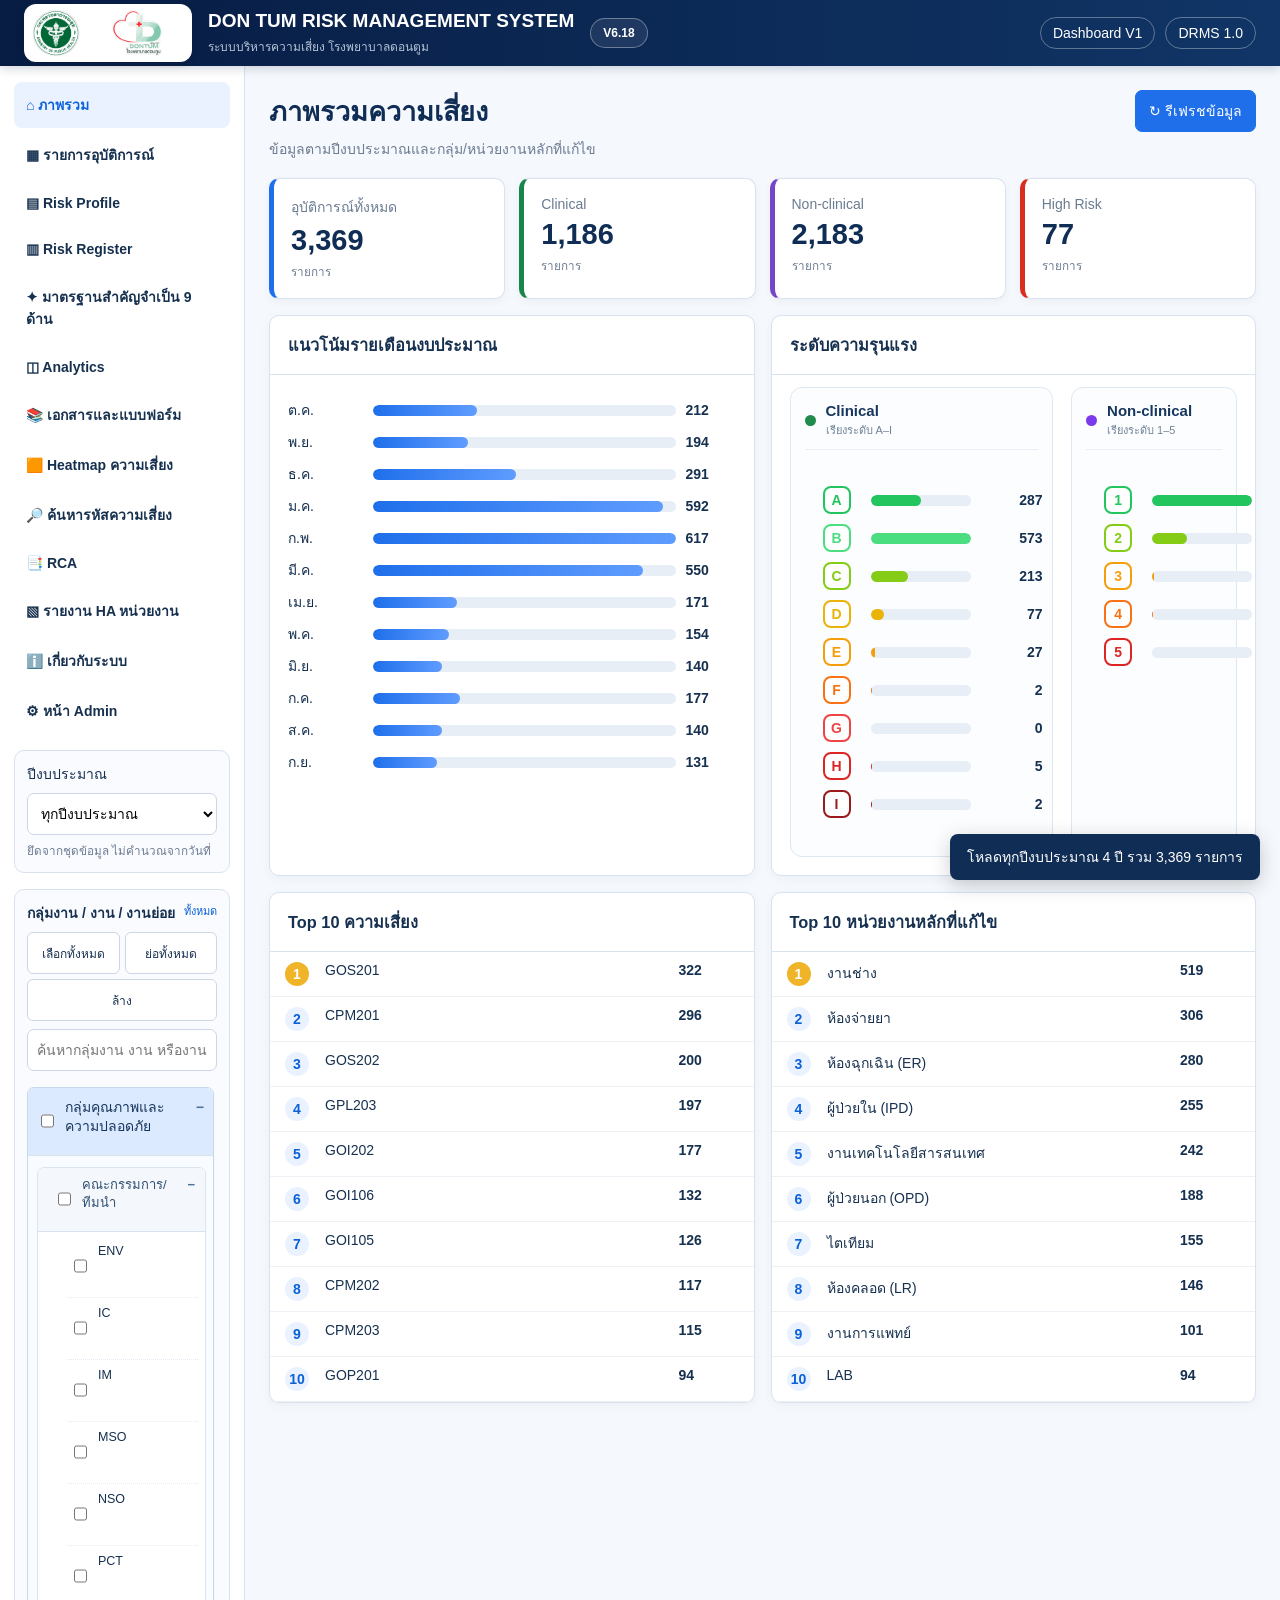
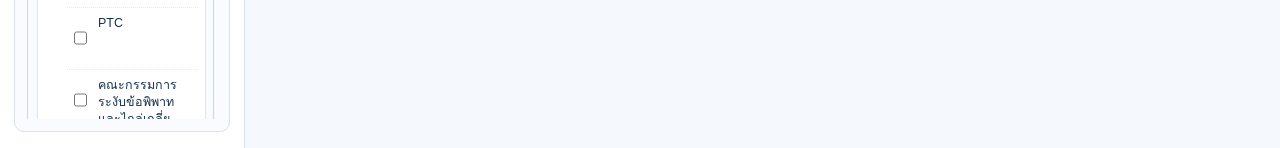
==== drms-v6/index.html @ 646f2eb1 "เพิ่ม Heatmap ความเสี่ยง V6.25" ====
<!doctype html>
<html lang="th">
<head>
  <meta charset="utf-8">
  <meta name="viewport" content="width=device-width,initial-scale=1">
  <title>DRMS | โรงพยาบาลดอนตูม</title>
  <link rel="stylesheet" href="assets/style.css?v=6.25-heatmap">
</head>
<body>
<header class="topbar"><button id="mobileMenuBtn" class="mobile-menu-btn" aria-label="เปิดเมนู" aria-expanded="false">☰</button>
  <div class="brand official-brand">
  <div class="official-logos">
    <img class="moph-logo" src="assets/moph-logo.png?v=6.15" alt="กระทรวงสาธารณสุข">
    <img class="hospital-logo-wide" src="assets/dontum-hospital-logo.png?v=6.15" alt="โรงพยาบาลดอนตูม">
  </div>
  <div class="official-brand-text">
    <b>DON TUM RISK MANAGEMENT SYSTEM</b>
    <small>ระบบบริหารความเสี่ยง โรงพยาบาลดอนตูม</small>
  </div>
  <div class="official-version">V6.18</div>
</div>
  <div class="top-actions"><a href="../" class="ghost">Dashboard V1</a><span class="tag">DRMS 1.0</span></div>
</header>
<div class="layout">
<aside class="sidebar">
  <button class="nav active" data-view="dashboard">⌂ ภาพรวม</button>
  <button class="nav" data-view="incidents">▦ รายการอุบัติการณ์</button>
  <button class="nav" data-view="profile">▤ Risk Profile</button>
  <button class="nav" data-view="register">▥ Risk Register</button>
  <button class="nav" data-view="essential">✦ มาตรฐานสำคัญจำเป็น 9 ด้าน</button>
  <button class="nav" data-view="analytics">◫ Analytics</button>
  <button class="nav" data-view="documents">📚 เอกสารและแบบฟอร์ม</button>
        <button class="nav" data-view="heatmap">🟧 Heatmap ความเสี่ยง</button>
  <button class="nav" data-view="rca">📑 RCA</button>
  <button class="nav" data-view="haReport">▧ รายงาน HA หน่วยงาน</button>
  <button class="nav" data-view="about">ℹ️ เกี่ยวกับระบบ</button>
  <a class="nav link" href="admin.html">⚙ หน้า Admin</a>
  <div class="sidebox">
    <label>ปีงบประมาณ</label><select id="year"><option value="all">ทุกปีงบประมาณ</option></select>
    <small>ยึดจากชุดข้อมูล ไม่คำนวณจากวันที่</small>
  </div>
  <div class="sidebox">
    <div class="side-title"><b>กลุ่มงาน / งาน / งานย่อย</b><span id="selectedCount">ทั้งหมด</span></div>
    <div class="unit-actions"><button id="allUnits">เลือกทั้งหมด</button><button id="expandUnits">ย่อทั้งหมด</button><button id="clearUnits">ล้าง</button></div>
    <input id="unitSearch" placeholder="ค้นหากลุ่มงาน งาน หรืองานย่อย">
    <div id="units" class="unit-list"></div>
  </div>
</aside>
<main class="main">
<section id="dashboard" class="view active">
  <div class="page-title"><div><h1>ภาพรวมความเสี่ยง</h1><p>ข้อมูลตามปีงบประมาณและกลุ่ม/หน่วยงานหลักที่แก้ไข</p></div><button class="primary" id="refresh">↻ รีเฟรชข้อมูล</button></div>
  <div class="cards">
    <article><span>อุบัติการณ์ทั้งหมด</span><strong id="kTotal">0</strong><small>รายการ</small></article>
    <article class="green"><span>Clinical</span><strong id="kClinical">0</strong><small>รายการ</small></article>
    <article class="purple"><span>Non-clinical</span><strong id="kNon">0</strong><small>รายการ</small></article>
    <article class="red"><span>High Risk</span><strong id="kHigh">0</strong><small>รายการ</small></article>
  </div>
  <div class="grid2"><section class="panel"><h3>แนวโน้มรายเดือนงบประมาณ</h3><div id="monthly" class="bars"></div></section><section class="panel severity-panel">
  <h3>ระดับความรุนแรง</h3>
  <div class="severity-groups">
    <div class="severity-group clinical-severity">
      <div class="severity-group-title">
        <span class="severity-dot clinical-dot"></span>
        <div><b>Clinical</b><small>เรียงระดับ A–I</small></div>
      </div>
      <div id="severityClinical" class="bars severity-bars"></div>
    </div>
    <div class="severity-group nonclinical-severity">
      <div class="severity-group-title">
        <span class="severity-dot nonclinical-dot"></span>
        <div><b>Non-clinical</b><small>เรียงระดับ 1–5</small></div>
      </div>
      <div id="severityNonClinical" class="bars severity-bars"></div>
    </div>
  </div>
</section></div>
  <div class="grid2"><section class="panel"><h3>Top 10 ความเสี่ยง</h3><div id="topRisks"></div></section><section class="panel"><h3>Top 10 หน่วยงานหลักที่แก้ไข</h3><div id="topUnits"></div></section></div>
</section>
<section id="incidents" class="view">
  <div class="page-title"><div><h1>รายการอุบัติการณ์</h1><p>ค้นหาและตรวจสอบข้อมูลจากฐานข้อมูลกลาง</p></div></div>
  <div class="toolbar filterbar"><input id="q" placeholder="ค้นหารหัส เรื่องย่อย รายละเอียด หน่วยงาน..."><select id="type"><option value="">ทุกประเภท</option><option>Clinical</option><option>Non-clinical</option></select><select id="sev"><option value="">ทุกระดับ</option></select><select id="month"><option value="">ทุกเดือนงบประมาณ</option></select><button id="reset">ล้างตัวกรอง</button></div>
  <section class="panel table-wrap"><div class="table-head"><b id="resultCount">0 รายการ</b><button id="csv">ส่งออก CSV</button></div><table><thead><tr><th>ลำดับ</th><th>วันที่เกิด</th><th>รหัส/เรื่อง</th><th>เรื่องย่อย</th><th>ความรุนแรง</th><th>หน่วยงานรายงาน</th><th>หน่วยงานหลักที่แก้ไข</th><th>รายละเอียด</th></tr></thead><tbody id="incidentRows"></tbody></table><div id="pager" class="pager"></div></section>
</section>
<section id="profile" class="view">
  <div class="page-title"><div><h1>บัญชีรายการความเสี่ยง (Risk Profile)</h1><p>สร้างร่างอัตโนมัติจาก Incident ตามกลุ่ม/หน่วยงานหลักที่แก้ไข และใช้แบบฟอร์มโรงพยาบาลดอนตูม</p></div><div class="actions">
<button id="profileSummaryMode" class="mode-btn active">มุมมองสรุป</button>
<button id="profileHaMode" class="mode-btn">แบบฟอร์ม HA</button>
<button id="saveProfileDraft">บันทึกร่าง HA</button>
<button id="exportProfileWord">Word</button>
<button id="exportProfileExcel">Excel</button>
<button id="exportProfileCsv">CSV</button>
<button id="printProfile" class="primary">พิมพ์ / PDF</button>
</div></div>
  <section id="profileSummaryPane" class="profile-sheet">
    <div class="profile-heading">
      <h2>บัญชีรายการความเสี่ยง (Risk Profile)</h2>
      <p id="profileUnitTitle">หน่วยงาน: ภาพรวมโรงพยาบาล</p>
      <p id="profilePeriod">ประจำปีงบประมาณ</p>
      <p class="profile-help">จัดทำรายการความเสี่ยง วิเคราะห์โอกาสเกิดและผลกระทบ จัดระดับตาม Risk Matrix และกำหนดมาตรการควบคุม/ป้องกัน/แก้ไข</p>
    </div>
    <div class="context-note" id="profileContext"></div>
    <div class="profile-note"><b>หลักการคำนวณ:</b> โอกาส 1 = 1–2 ครั้ง, 2 = 3–20 ครั้ง, 3 = 21–50 ครั้ง, 4 = 51–100 ครั้ง, 5 = มากกว่า 100 ครั้ง • คะแนน = โอกาส × ผลกระทบ</div>
    <section class="profile-block">
      <h3>ความเสี่ยงด้านคลินิก (Clinical risk) — Top 10</h3>
      <div class="table-wrap profile-table"><table><thead><tr><th rowspan="2">ลำดับ</th><th rowspan="2">รายการความเสี่ยง</th><th colspan="3">การประเมินความเสี่ยง</th><th rowspan="2">ระดับความเสี่ยง</th><th rowspan="2">มาตรการควบคุม/ป้องกัน/แก้ไขความเสี่ยง</th></tr><tr><th>โอกาส<br>(ความถี่) 1–5</th><th>ผลกระทบ<br>(ความรุนแรง) 1–5</th><th>ผลคูณ<br>1–25</th></tr></thead><tbody id="profileClinicalRows"></tbody></table></div>
    </section>
    <section class="profile-block">
      <h3>ความเสี่ยงด้านทั่วไป (Non-clinical risk) — Top 10</h3>
      <div class="table-wrap profile-table"><table><thead><tr><th rowspan="2">ลำดับ</th><th rowspan="2">รายการความเสี่ยง</th><th colspan="3">การประเมินความเสี่ยง</th><th rowspan="2">ระดับความเสี่ยง</th><th rowspan="2">มาตรการควบคุม/ป้องกัน/แก้ไขความเสี่ยง</th></tr><tr><th>โอกาส<br>(ความถี่) 1–5</th><th>ผลกระทบ<br>(ความรุนแรง) 1–5</th><th>ผลคูณ<br>1–25</th></tr></thead><tbody id="profileNonRows"></tbody></table></div>
    </section>
    <p class="profile-warning">หมายเหตุ: ค่า Impact และมาตรการเป็นร่างตั้งต้นจาก Risk Profile ของโรงพยาบาล หากเป็นรายหน่วยงานควรให้หน่วยงานเจ้าภาพทบทวนรับรองก่อนใช้เป็นหลักฐาน HA</p>
  </section>
  <section id="profileHaPane" class="ha-form-pane hidden">
    <div class="ha-form-header">
      <div>
        <h2>แบบฟอร์ม Risk Profile สำหรับ HA</h2>
        <p id="profileHaContext">ใช้ข้อมูลจาก Incident และให้หน่วยงานเจ้าภาพทบทวนรายละเอียด</p>
      </div>
      <div class="draft-meta"><span id="profileDraftStatus">ยังไม่บันทึกร่าง</span></div>
    </div>
    <div class="ha-instruction"><b>วิธีใช้:</b> คลิกช่องสีขาวเพื่อกรอกหรือแก้ไขข้อมูล แล้วกด “บันทึกร่าง HA” ข้อมูลจะเก็บไว้ในเบราว์เซอร์เครื่องนี้</div>
    <div class="table-wrap ha-edit-table">
      <table id="profileHaTable">
        <thead><tr>
          <th>ลำดับ</th><th>ประเภท</th><th>ความเสี่ยงสำคัญ</th><th>L</th><th>I</th><th>คะแนน/ระดับ</th>
          <th>วัตถุประสงค์</th><th>ตัวชี้วัด</th><th>เป้าหมาย</th><th>มาตรการเดิม</th>
          <th>มาตรการเพิ่มเติม</th><th>ผู้รับผิดชอบ</th><th>กำหนดเวลา</th><th>ผลการติดตาม</th>
        </tr></thead>
        <tbody id="profileHaRows"></tbody>
      </table>
    </div>
    <section class="history-panel">
      <h3>ประวัติการบันทึกร่าง</h3>
      <div id="profileHistory" class="history-list"></div>
    </section>
  </section>
</section>
<section id="register" class="view">
  <div class="page-title"><div><h1>Risk Register</h1><p>สร้างร่างทะเบียนความเสี่ยงอัตโนมัติจาก Incident และ Risk Profile ตามแบบฟอร์มโรงพยาบาลดอนตูม</p></div><div class="actions">
<button id="registerSummaryMode" class="mode-btn active">มุมมองสรุป</button>
<button id="registerHaMode" class="mode-btn">แบบฟอร์ม HA</button>
<button id="saveRegisterDraft">บันทึกร่าง HA</button>
<button id="exportRegisterWord">Word</button>
<button id="exportRegisterExcel">Excel</button>
<button id="exportRegisterCsv">CSV</button>
<button id="printRegister" class="primary">พิมพ์ / PDF</button>
</div></div>
  <div id="registerSummaryPane">
  <div class="context-note" id="registerContext"></div>
  <div class="profile-note"><b>หลักการ:</b> ดึงความเสี่ยงสำคัญจาก Incident ที่ผ่านตัวกรองปัจจุบัน จัดอันดับด้วยคะแนน Risk Matrix และใช้มาตรการจากทะเบียนความเสี่ยงเดิมเป็นค่าตั้งต้นเมื่อรหัสตรงกัน</div>
  <section class="panel table-wrap register-table"><table><thead><tr><th>ลำดับ/รหัส</th><th>ชื่อความเสี่ยง</th><th>รายละเอียดและหลักฐาน</th><th>ช่วงเวลาติดตาม</th><th>L</th><th>I</th><th>ระดับ</th><th>การป้องกัน/ควบคุม</th><th>ตัวชี้วัดและการติดตาม</th><th>การลดผลกระทบ</th><th>ผู้รับผิดชอบ</th></tr></thead><tbody id="registerRows"></tbody></table></section>
  <p class="profile-warning">หมายเหตุ: เป็นร่างอัตโนมัติสำหรับให้หน่วยงานเจ้าภาพทบทวน ปรับมาตรการ ตัวชี้วัด ผู้รับผิดชอบ และกำหนดเวลาติดตามก่อนใช้เป็นหลักฐาน HA</p>
  </div>
  <section id="registerHaPane" class="ha-form-pane hidden">
    <div class="ha-form-header">
      <div>
        <h2>แบบฟอร์ม Risk Register สำหรับ HA</h2>
        <p id="registerHaContext">ทะเบียนความเสี่ยงสำหรับกำหนดแผนควบคุมและติดตาม</p>
      </div>
      <div class="draft-meta"><span id="registerDraftStatus">ยังไม่บันทึกร่าง</span></div>
    </div>
    <div class="ha-instruction"><b>วิธีใช้:</b> คลิกช่องสีขาวเพื่อปรับมาตรการ ตัวชี้วัด ผู้รับผิดชอบ กำหนดเวลา และผลติดตาม แล้วกด “บันทึกร่าง HA”</div>
    <div class="table-wrap ha-edit-table">
      <table id="registerHaTable">
        <thead><tr>
          <th>รหัส</th><th>ชื่อความเสี่ยง</th><th>หลักฐาน/สถานการณ์</th><th>L</th><th>I</th><th>ระดับ</th>
          <th>มาตรการป้องกัน/ควบคุม</th><th>ตัวชี้วัด</th><th>เป้าหมาย</th>
          <th>ผู้รับผิดชอบ</th><th>กำหนดเวลา</th><th>ผลการติดตาม</th><th>หลักฐานประกอบ</th>
        </tr></thead>
        <tbody id="registerHaRows"></tbody>
      </table>
    </div>
    <section class="history-panel">
      <h3>ประวัติการบันทึกร่าง</h3>
      <div id="registerHistory" class="history-list"></div>
    </section>
  </section>
</section>


<section id="essential" class="view">
  <div class="page-title">
    <div>
      <h1>มาตรฐานสำคัญจำเป็น 9 ด้าน</h1>
      <p>Risk Register อัตโนมัติจากข้อมูล Incident ตามรหัสมาตรฐานสำคัญจำเป็น</p>
    </div>
    <div class="actions">
      <button id="exportEssentialCsv">CSV</button>
      <button id="exportEssentialExcel">Excel</button>
      <button id="printEssential" class="primary">พิมพ์ / PDF</button>
    </div>
  </div>

  <div id="essentialCards" class="essential-grid"></div>

  <section class="panel essential-detail">
    <div class="panel-title essential-panel-title">
      <div>
        <span id="essentialBadge" class="essential-badge">ES01</span>
        <h3 id="essentialTitle">เลือกรายการมาตรฐาน</h3>
        <p id="essentialCodes"></p>
      </div>
    </div>

    
    <div class="essential-tabs">
      <button id="essentialRegisterTab" class="essential-tab active">Risk Register</button>
      <button id="essentialMatrixTab" class="essential-tab">รายงาน Risk Matrix รายปี</button>
    </div>

    <div id="essentialRegisterView">
<div class="essential-kpis">
      <article><span>Incident ทั้งหมด</span><b id="essentialTotal">0</b><small>รายการ</small></article>
      <article class="red"><span>High Risk</span><b id="essentialHigh">0</b><small>รายการ</small></article>
      <article class="green"><span>มี RCA</span><b id="essentialRca">0</b><small>รายการ</small></article>
      <article class="purple"><span>รหัสที่พบเหตุการณ์</span><b id="essentialCodeCount">0</b><small>รหัส</small></article>
    </div>

    <div class="table-wrap essential-table-wrap">
      <table>
        <thead><tr>
          <th>Risk ID</th><th>Risk Title / Description</th><th>จำนวน</th><th>ระดับสูงสุด</th><th>High Risk</th><th>หน่วยงานหลักที่แก้ไข</th><th>RCA</th>
        </tr></thead>
        <tbody id="essentialRows"></tbody>
      </table>
    </div>
  
    </div>

    
    <div id="essentialMatrixView" class="hidden">
      <div class="matrix-toolbar">
        <div>
          <h3>รายงาน Risk Matrix มาตรฐานสำคัญจำเป็น</h3>
          <p>สรุปจำนวนเหตุการณ์แยกตามรหัส Incident ระดับความรุนแรง และปีงบประมาณ</p>
        </div>
        <div class="matrix-legend">
          <span class="risk-low">A–B / C–D</span>
          <span class="risk-moderate">E–F</span>
          <span class="risk-extreme">G–H / I</span>
        </div>
      </div>

      <div class="matrix-summary-grid">
        <article><span>จำนวนมาตรฐาน</span><b id="matrixStandardCount">9</b></article>
        <article><span>จำนวนรหัส Incident</span><b id="matrixRiskCodes">0</b></article>
        <article><span>จำนวน Incident รวม</span><b id="matrixIncidentTotal">0</b></article>
        <article><span>ปีงบประมาณที่แสดง</span><b id="matrixYearCount">0</b></article>
      </div>

      <div class="matrix-table-wrap">
        <table class="risk-matrix-table yearly-matrix-table">
          <thead>
            <tr id="matrixHeaderRow">
              <th>มาตรฐานสำคัญจำเป็น</th>
              <th>Incident</th>
            </tr>
          </thead>
          <tbody id="essentialMatrixRows"></tbody>
        </table>
      </div>

      <div class="matrix-note">
        <b>เกณฑ์สี:</b>
        สีเขียว = พบเฉพาะระดับ A–B หรือ C–D,
        สีเหลือง = พบระดับ E–F,
        สีแดง = พบระดับ G–H หรือ I
      </div>
    </div>
</section>
</section>

<section id="analytics" class="view">
  <div class="page-title"><div><h1>Analytics</h1><p>วิเคราะห์แนวโน้ม ความถี่ และสัดส่วนความเสี่ยงจากข้อมูลที่กรองไว้</p></div><button id="printAnalytics">พิมพ์ / บันทึก PDF</button></div>
  <div class="cards">
    <article><span>เหตุการณ์ทั้งหมด</span><strong id="aTotal">0</strong><small>รายการ</small></article>
    <article class="red"><span>High Risk</span><strong id="aHigh">0</strong><small>รายการ</small></article>
    <article class="green"><span>Near Miss / A-B</span><strong id="aNear">0</strong><small>รายการ</small></article>
    <article class="purple"><span>หน่วยงานที่เกี่ยวข้อง</span><strong id="aUnits">0</strong><small>หน่วยงาน</small></article>
  </div>
  <div class="grid2">
    <section class="panel"><h3>Pareto ความเสี่ยงสำคัญ</h3><div id="paretoRisks" class="pareto-list"></div></section>
    <section class="panel"><h3>สัดส่วน Clinical / Non-clinical</h3><div id="typeSummary" class="summary-block"></div></section>
  </div>
  <div class="grid2">
    <section class="panel"><h3>ความรุนแรงแยกตามประเภท</h3><div id="severityByType" class="matrix-table"></div></section>
    <section class="panel"><h3>เดือนที่มีการรายงานสูงสุด</h3><div id="peakMonths" class="bars"></div></section>
  </div>
  <div class="grid2">
    <section class="panel"><h3>Risk Matrix 5 × 5</h3><div class="panel-help">จำนวนประเด็นความเสี่ยงจาก Risk Profile ที่สร้างอัตโนมัติ แยกตามโอกาสเกิดและผลกระทบ</div><div id="riskMatrix" class="risk-matrix"></div></section>
    <section class="panel"><h3>แนวโน้มเปรียบเทียบรายปีงบประมาณ</h3><div class="panel-help">ใช้ตัวกรองหน่วยงาน ประเภท ความรุนแรง และเดือนเดียวกับหน้าปัจจุบัน</div><div id="yearTrend" class="bars"></div></section>
  </div>
  <section class="panel readiness-panel"><h3>ความพร้อมของข้อมูลสำหรับ HA</h3><div id="haReadiness" class="readiness-list"></div></section>
</section>


<section id="documents" class="view">
  <div class="page-title">
    <div>
      <h1>เอกสารและแบบฟอร์ม</h1>
      <p>ศูนย์รวมคู่มือและแบบฟอร์มมาตรฐานด้านการบริหารความเสี่ยง โรงพยาบาลดอนตูม</p>
    </div>
  </div>

  <section class="document-hero">
    <div>
      <span class="document-eyebrow">DOCUMENT CENTER</span>
      <h2>ดาวน์โหลดเอกสารมาตรฐานจากแหล่งเดียว</h2>
      <p>สำหรับใช้จัดทำ Risk Profile, Risk Register และวิเคราะห์สาเหตุราก (RCA) ให้เป็นรูปแบบเดียวกันทั้งโรงพยาบาล</p>
    </div>
    <div class="document-count">4<small>รายการ</small></div>
  </section>

  <div class="document-grid">
    <article class="document-card manual">
      <div class="document-icon">📘</div>
      <div class="document-content">
        <span class="document-type">คู่มือ</span>
        <h3>คู่มือระบบบริหารความเสี่ยง โรงพยาบาลดอนตูม 2569</h3>
        <p>นโยบาย กระบวนการบริหารความเสี่ยง แนวทาง RCA และบัญชีอุบัติการณ์ HRMS</p>
        <div class="document-meta"><span>PDF</span><span>111 หน้า</span></div>
      </div>
      <div class="document-actions">
        <a href="docs/risk-management-manual-2569.pdf" target="_blank" rel="noopener">เปิดดู</a>
        <a href="docs/risk-management-manual-2569.pdf" download>ดาวน์โหลด</a>
      </div>
    </article>

    <article class="document-card">
      <div class="document-icon">📋</div>
      <div class="document-content">
        <span class="document-type">แบบฟอร์ม</span>
        <h3>แบบฟอร์ม Risk Profile</h3>
        <p>บัญชีรายการความเสี่ยงด้านคลินิกและด้านทั่วไป พร้อมประเมินโอกาส ผลกระทบ และมาตรการควบคุม</p>
        <div class="document-meta"><span>Word</span><span>แก้ไขได้</span></div>
      </div>
      <div class="document-actions">
        <a href="docs/risk-profile-form.docx" download>ดาวน์โหลด</a>
      </div>
    </article>

    <article class="document-card">
      <div class="document-icon">📊</div>
      <div class="document-content">
        <span class="document-type">แบบฟอร์ม</span>
        <h3>แบบฟอร์ม Risk Register</h3>
        <p>ทะเบียนจัดการความเสี่ยง ครอบคลุม Risk Owner, การติดตาม ทบทวน และ Residual Risk</p>
        <div class="document-meta"><span>Word</span><span>แก้ไขได้</span></div>
      </div>
      <div class="document-actions">
        <a href="docs/risk-register-form.docx" download>ดาวน์โหลด</a>
      </div>
    </article>

    <article class="document-card">
      <div class="document-icon">🔎</div>
      <div class="document-content">
        <span class="document-type">แบบฟอร์ม</span>
        <h3>แบบฟอร์ม RCA</h3>
        <p>แบบบันทึกการวิเคราะห์หาสาเหตุราก สำหรับทบทวนเหตุการณ์สำคัญและกำหนดมาตรการป้องกันการเกิดซ้ำ</p>
        <div class="document-meta"><span>Word</span><span>6 หน้า</span></div>
      </div>
      <div class="document-actions">
        <a href="docs/rca-form.docx" download>ดาวน์โหลด</a>
      </div>
    </article>
  </div>
</section>


<section id="heatmap" class="view">
  <div class="page-title">
    <div>
      <h1>Heatmap ความเสี่ยงรายหน่วยงาน</h1>
      <p>เปรียบเทียบประเด็นความเสี่ยงกับหน่วยงานจากข้อมูล Incident ที่ผ่านตัวกรองปัจจุบัน</p>
    </div>
  </div>

  <section class="panel">
    <div class="panel-title heatmap-toolbar">
      <div>
        <h2>Risk × Unit Heatmap</h2>
        <p id="heatmapContext">กำลังประมวลผลข้อมูล</p>
      </div>
      <div class="heatmap-controls">
        <label>จำนวนความเสี่ยง
          <select id="heatmapRiskLimit">
            <option value="10">10 อันดับ</option>
            <option value="15" selected>15 อันดับ</option>
            <option value="20">20 อันดับ</option>
          </select>
        </label>
        <label>จำนวนหน่วยงาน
          <select id="heatmapUnitLimit">
            <option value="8">8 หน่วยงาน</option>
            <option value="10" selected>10 หน่วยงาน</option>
            <option value="15">15 หน่วยงาน</option>
          </select>
        </label>
      </div>
    </div>

    <div class="heatmap-kpis">
      <article><span>Incident ที่ใช้</span><b id="heatmapTotal">0</b></article>
      <article><span>ความเสี่ยง</span><b id="heatmapRiskCount">0</b></article>
      <article><span>หน่วยงาน</span><b id="heatmapUnitCount">0</b></article>
      <article><span>ค่าสูงสุดต่อช่อง</span><b id="heatmapMax">0</b></article>
    </div>

    <div class="heatmap-legend">
      <span class="hm-zero">0</span>
      <span class="hm-low">ต่ำ</span>
      <span class="hm-medium">ปานกลาง</span>
      <span class="hm-high">สูง</span>
      <span class="hm-very-high">สูงมาก</span>
    </div>

    <div class="heatmap-wrap">
      <table class="heatmap-table">
        <thead id="heatmapHead"></thead>
        <tbody id="heatmapBody"></tbody>
      </table>
    </div>
  </section>
</section>

<section id="rca" class="view">
  <div class="page-title">
    <div><h1>RCA</h1><p>แสดงเฉพาะความเสี่ยงระดับ E–I และ 3–5 พร้อมสถานะมี/ไม่มี RCA และลิงก์ดาวน์โหลด</p></div>
  </div>
  <div class="cards rca-public-kpis">
    <article><span>ต้องมี RCA</span><strong id="pubRcaRequired">0</strong><small>รายการ</small></article>
    <article class="green"><span>มี RCA</span><strong id="pubRcaHas">0</strong><small>รายการ</small></article>
    <article class="red"><span>ไม่มี RCA</span><strong id="pubRcaMissing">0</strong><small>รายการ</small></article>
  </div>
  <section class="panel">
    <div class="table-wrap">
      <table>
        <thead><tr><th>วันที่</th><th>Incident No.</th><th>เรื่องความเสี่ยง</th><th>หน่วยงานหลักที่แก้ไข</th><th>ระดับ</th><th>RCA</th><th>ดาวน์โหลด</th></tr></thead>
        <tbody id="pubRcaRows"></tbody>
      </table>
    </div>
  </section>
</section>

<section id="haReport" class="view">
  <div class="page-title">
    <div><h1>รายงาน HA ของหน่วยงาน</h1><p>สร้างรายงานจาก Incident, Risk Profile และ Risk Register พร้อมแก้ไขข้อความและส่งออกเอกสาร</p></div>
    <div class="actions">
      <button id="refreshHaReport">สร้างสรุปใหม่</button>
      <button id="saveHaDraft">บันทึกร่างรายงาน</button>
      <button id="exportHaWord">Word</button>
      <button id="exportHaExcel">Excel</button>
      <button id="exportHaCsv">CSV</button>
      <button id="printHa" class="primary">พิมพ์ / PDF</button>
    </div>
  </div>

  <div class="ha-cover panel">
    <h2>รายงานบริหารความเสี่ยงเพื่อการพัฒนาคุณภาพและการประเมิน HA</h2>
    <p><b>โรงพยาบาลดอนตูม</b></p>
    <div id="haContext" class="context-note"></div>
    <div class="ha-kpis">
      <div><span>อุบัติการณ์ทั้งหมด</span><b id="haTotal">0</b></div>
      <div><span>Clinical</span><b id="haClinical">0</b></div>
      <div><span>Non-clinical</span><b id="haNon">0</b></div>
      <div><span>High Risk</span><b id="haHigh">0</b></div>
    </div>
    <div class="draft-meta ha-draft-meta"><span id="haDraftStatus">ยังไม่บันทึกร่างรายงาน</span></div>
  </div>

  <div class="grid2">
    <section class="panel"><h3>ประเด็นความเสี่ยงสำคัญ 10 อันดับ</h3><div id="haTopRisks"></div></section>
    <section class="panel"><h3>แนวโน้มรายเดือนงบประมาณ</h3><div id="haMonthly" class="bars"></div></section>
  </div>

  <section class="panel report-section">
    <h3>1. บริบทและภาพรวมของหน่วยงาน</h3>
    <div id="haNarrative" class="ha-narrative editable-report" contenteditable="true" spellcheck="false"></div>
  </section>

  <section class="panel report-section">
    <h3>2. จุดเด่นและผลลัพธ์สำคัญ</h3>
    <div id="haStrengths" class="editable-report report-placeholder" contenteditable="true" spellcheck="false">ระบุจุดเด่นของระบบบริหารความเสี่ยง ผลลัพธ์ที่ดีขึ้น และแนวปฏิบัติที่หน่วยงานภาคภูมิใจ</div>
  </section>

  <section class="panel report-section">
    <h3>3. ประเด็นพัฒนาและโอกาสปรับปรุง</h3>
    <div id="haOpportunities" class="editable-report report-placeholder" contenteditable="true" spellcheck="false">ระบุประเด็นที่ต้องปรับปรุง ความเสี่ยงซ้ำ แนวโน้มที่ต้องเฝ้าระวัง และช่องว่างของมาตรการควบคุม</div>
  </section>

  <section class="panel report-section">
    <h3>4. แผนพัฒนาและการติดตามผล</h3>
    <div class="table-wrap ha-plan-table">
      <table id="haActionTable">
        <thead><tr><th>ประเด็นพัฒนา</th><th>กิจกรรม/มาตรการ</th><th>ตัวชี้วัด</th><th>เป้าหมาย</th><th>ผู้รับผิดชอบ</th><th>กำหนดเวลา</th><th>ผลติดตาม</th></tr></thead>
        <tbody id="haActionRows"></tbody>
      </table>
    </div>
  </section>

  <section class="panel report-section">
    <h3>5. Checklist หลักฐานประกอบการประเมิน HA</h3>
    <div id="haEvidenceChecklist" class="evidence-grid"></div>
  </section>

  <section class="panel report-section"><h3>6. Risk Profile ที่เกี่ยวข้อง</h3><div class="table-wrap"><table id="haProfileTable"><thead><tr><th>อันดับ</th><th>ประเภท</th><th>ความเสี่ยงสำคัญ</th><th>L</th><th>I</th><th>คะแนน</th><th>ระดับ</th><th>มาตรการควบคุม</th></tr></thead><tbody id="haProfileRows"></tbody></table></div></section>
  <section class="panel report-section"><h3>7. Risk Register ที่เกี่ยวข้อง</h3><div class="table-wrap"><table id="haRegisterTable"><thead><tr><th>รหัส</th><th>ชื่อความเสี่ยง</th><th>รายละเอียด</th><th>ช่วงเวลา</th><th>L</th><th>I</th><th>ระดับ</th><th>การป้องกัน</th><th>การติดตาม</th><th>การลดผลกระทบ</th></tr></thead><tbody id="haRegisterRows"></tbody></table></div></section>

  <section class="history-panel">
    <h3>ประวัติการบันทึกร่างรายงาน HA</h3>
    <div id="haReportHistory" class="history-list"></div>
  </section>
</section>

<section id="about" class="view">
  <div class="page-title">
    <div>
      <h1>เกี่ยวกับระบบ</h1>
      <p>ข้อมูลเวอร์ชัน วัตถุประสงค์ และขอบเขตการใช้งานของ DRMS</p>
    </div>
  </div>

  <section class="about-hero">
    <div class="about-logo about-hospital-logo"><img src="assets/dontum-hospital-logo.png?v=6.16-final" alt="โลโก้โรงพยาบาลดอนตูม"></div>
    <div>
      <span class="about-eyebrow">DON TUM RISK MANAGEMENT SYSTEM</span>
      <h2>DRMS</h2>
      <p>ระบบบริหารจัดการความเสี่ยง โรงพยาบาลดอนตูม จังหวัดนครปฐม</p>
      <div class="about-badges">
        <span>Version 6.20.1</span>
        <span>Production Release</span>
        <span>ปรับปรุงล่าสุด กรกฎาคม 2569</span>
      </div>
    </div>
  </section>

  <div class="about-grid">
    <section class="about-card">
      <h3>ข้อมูลระบบ</h3>
      <dl class="about-list">
        <div><dt>ชื่อระบบ</dt><dd>Don Tum Risk Management System: DRMS</dd></div>
        <div><dt>เวอร์ชัน</dt><dd>V6.20.1</dd></div>
        <div><dt>สถานะ</dt><dd>Production Release</dd></div>
        <div><dt>หน่วยงานเจ้าของระบบ</dt><dd>คณะกรรมการบริหารงานคุณภาพและความปลอดภัย โรงพยาบาลดอนตูม</dd></div>
        <div><dt>ผู้ดูแลข้อมูล</dt><dd>
      นางสาวสุขจิต จันทร์มาก<br>
      นักกายภาพบำบัดชำนาญการ<br>
      เลขานุการทีมบริหารความเสี่ยงโรงพยาบาลดอนตูม
    </dd></div>
        <div><dt>ช่องทางใช้งาน</dt><dd>GitHub Pages</dd></div>
      </dl>
    </section>

    <section class="about-card">
      <h3>วัตถุประสงค์</h3>
      <p>พัฒนาขึ้นเพื่อรวบรวม วิเคราะห์ และนำเสนอข้อมูลอุบัติการณ์ความเสี่ยง สนับสนุนการจัดทำ Risk Profile, Risk Register, RCA และรายงานข้อมูลความเสี่ยงของหน่วยงาน โรงพยาบาลดอนตูม</p>
    </section>

    <section class="about-card">
      <h3>ขอบเขตการใช้งาน</h3>
      <ul class="about-scope">
        <li>Dashboard ภาพรวมรายปีและทุกปีงบประมาณ</li>
        <li>รายการอุบัติการณ์และการค้นหาข้อมูล</li>
        <li>ตัวกรองตามกลุ่มงาน งาน และงานย่อย</li>
        <li>Risk Profile และ Risk Register</li>
        <li>Analytics และรายงาน HA หน่วยงาน</li>
        <li>RCA และเอกสารประกอบ</li>
        <li>คู่มือและแบบฟอร์มมาตรฐาน</li>
        <li>Data Center สำหรับผู้ดูแลระบบ</li>
      </ul>
    </section>

    <section class="about-card warning">
      <h3>ข้อควรทราบ</h3>
      <p>ข้อมูลในระบบใช้เพื่อการบริหารจัดการความเสี่ยง การพัฒนาคุณภาพ และความปลอดภัยของโรงพยาบาล</p>
      <p><b>ห้ามเผยแพร่ข้อมูลที่สามารถระบุตัวผู้ป่วย หรือข้อมูลส่วนบุคคลต่อบุคคลภายนอก</b></p>
    </section>
  </div>

  
  <section class="about-card version-history">
    <h3>ประวัติเวอร์ชัน</h3>
    <div class="version-list">
      <div><b>V6.18</b><span>เพิ่ม Risk Register ตามมาตรฐานสำคัญจำเป็น 9 ด้าน</span></div>
      <div><b>V6.16</b><span>เปลี่ยนโลโก้หน้า “เกี่ยวกับระบบ” และกำหนดเป็น Production Release</span></div>
      <div><b>V6.15</b><span>ปรับ Header เป็นรูปแบบทางการ พร้อมโลโก้หน่วยงาน</span></div>
      <div><b>V6.12</b><span>เพิ่มหน้า About / Version</span></div>
      <div><b>V6.11</b><span>เพิ่มศูนย์เอกสารและแบบฟอร์ม</span></div>
      <div><b>V6.10</b><span>เพิ่มการแสดงข้อมูลทุกปีงบประมาณ</span></div>
      <div><b>V6.9</b><span>ปรับ Master โครงสร้างหน่วยงาน 3 ระดับ</span></div>
      <div><b>V6.6</b><span>เพิ่ม RCA Manager และไฟล์ดาวน์โหลด RCA</span></div>
      <div><b>V6.2</b><span>เพิ่ม Data Center และระบบตรวจสอบคุณภาพข้อมูล</span></div>
      <div><b>V1.0</b><span>Dashboard ระบบบริหารความเสี่ยงรุ่นเริ่มต้น</span></div>
    </div>
  </section>

  <section class="about-footer">
    <strong>“No Blame, No Shame”</strong>
    <span>พัฒนาเพื่อสนับสนุนวัฒนธรรมความปลอดภัย โรงพยาบาลดอนตูม</span>
  </section>
</section>

</main></div>
<div id="toast"></div><script src="assets/app.js?v=6.25-heatmap"></script>
<div id="mobileOverlay" class="mobile-overlay"></div>

<div id="incidentDetailModal" class="incident-modal" aria-hidden="true">
  <div class="incident-modal-backdrop" data-close-incident-modal></div>
  <section class="incident-modal-card" role="dialog" aria-modal="true">
    <header class="incident-modal-header">
      <div><small>INCIDENT DETAIL</small><h2>รายละเอียดอุบัติการณ์</h2></div>
      <button type="button" data-close-incident-modal>✕</button>
    </header>
    <div id="incidentModalBody" class="incident-modal-body"></div>
    <footer class="incident-modal-footer"><button type="button" data-close-incident-modal>ปิด</button></footer>
  </section>
</div>
</body></html>
---- drms-v6/assets/style.css ----
:root{--navy:#09234f;--blue:#1f6feb;--line:#d9e2ef;--bg:#f5f8fc;--text:#16304f;--muted:#6b7b91;--green:#18864b;--purple:#7546c7;--red:#d92d20;--orange:#d97706}
*{box-sizing:border-box}body{margin:0;font-family:Tahoma,"Noto Sans Thai",Arial,sans-serif;background:var(--bg);color:var(--text);font-size:14px}.topbar{height:66px;background:linear-gradient(90deg,#071c43,#103566);color:#fff;display:flex;align-items:center;justify-content:space-between;padding:0 24px;position:sticky;top:0;z-index:20;box-shadow:0 2px 10px #08234b33}.brand{display:flex;align-items:center;gap:12px}.brand b{display:block;font-size:16px}.brand small{display:block;opacity:.82;margin-top:3px}.logo{width:42px;height:42px;border-radius:50%;display:grid;place-items:center;background:#fff;color:#16784c;font-weight:800;border:4px solid #87d6ad}.top-actions{display:flex;align-items:center;gap:10px}.tag,.ghost{border:1px solid #ffffff55;border-radius:999px;padding:7px 12px;color:#fff;text-decoration:none}.ghost:hover{background:#ffffff18}.layout{display:grid;grid-template-columns:245px minmax(0,1fr);min-height:calc(100vh - 66px)}.sidebar,.admin-side{background:#fff;border-right:1px solid var(--line);padding:16px 14px}.nav{width:100%;display:block;text-align:left;border:0;background:transparent;padding:12px;border-radius:8px;color:var(--text);font-weight:700;margin-bottom:4px;text-decoration:none;cursor:pointer}.nav:hover,.nav.active{background:#eaf2ff;color:#0b61d8}.sidebox{border:1px solid var(--line);border-radius:10px;padding:12px;margin-top:16px;background:#f9fbfe}.sidebox label,.sidebox b{display:block;margin-bottom:8px}.sidebox select,.sidebox input{width:100%;border:1px solid #cbd7e6;border-radius:7px;padding:9px;background:#fff}.sidebox small{display:block;color:var(--muted);margin-top:7px}.side-title{display:flex;justify-content:space-between;gap:8px}.side-title span{font-size:11px;color:#0b61d8}.unit-actions{display:flex;gap:6px;margin-bottom:8px}.unit-actions button{flex:1;border:1px solid #cbd7e6;background:#fff;border-radius:6px;padding:6px;font-size:12px}.unit-list{max-height:310px;overflow:auto;margin-top:8px}.unit-list label{display:flex;align-items:flex-start;gap:8px;padding:7px 3px;margin:0;border-bottom:1px dashed #e4eaf2;font-weight:400}.unit-list input{width:auto;margin-top:2px}.main{padding:24px;min-width:0}.view{display:none}.view.active{display:block}.page-title{display:flex;align-items:flex-start;justify-content:space-between;gap:16px;margin-bottom:18px}.page-title h1{margin:0;font-size:27px;color:#102d55}.page-title p{margin:5px 0 0;color:var(--muted)}button,select,input,textarea{font:inherit}button{cursor:pointer;border:1px solid #cbd7e6;background:#fff;color:var(--text);padding:9px 13px;border-radius:7px}.primary{background:var(--blue);border-color:var(--blue);color:#fff}.success{background:var(--green);border-color:var(--green);color:#fff}.cards{display:grid;grid-template-columns:repeat(4,1fr);gap:14px;margin-bottom:16px}.cards article{background:#fff;border:1px solid var(--line);border-left:5px solid var(--blue);border-radius:10px;padding:17px;box-shadow:0 3px 10px #16304f0b}.cards article.green{border-left-color:var(--green)}.cards article.purple{border-left-color:var(--purple)}.cards article.red{border-left-color:var(--red)}.cards span,.cards small{display:block;color:var(--muted)}.cards strong{display:block;font-size:29px;margin:6px 0;color:#102d55}.grid2{display:grid;grid-template-columns:1fr 1fr;gap:16px;margin-bottom:16px}.panel{background:#fff;border:1px solid var(--line);border-radius:10px;box-shadow:0 3px 12px #16304f0a}.panel h3{margin:0;padding:16px 18px;border-bottom:1px solid var(--line)}.bars{padding:14px 18px}.bar-row{display:grid;grid-template-columns:75px 1fr 50px;gap:10px;align-items:center;margin:10px 0}.bar-track{height:11px;background:#e8eef6;border-radius:999px;overflow:hidden}.bar-fill{height:100%;background:linear-gradient(90deg,#1f6feb,#5f9cff);border-radius:999px}.rank{display:grid;grid-template-columns:30px 1fr 60px;gap:10px;padding:10px 15px;border-bottom:1px solid #edf1f6}.rank:first-child b:first-child{background:#f0b429;color:#fff}.rank b:first-child{width:24px;height:24px;border-radius:50%;display:grid;place-items:center;background:#eaf2ff;color:#0b61d8}.toolbar{display:flex;gap:10px;align-items:center;flex-wrap:wrap;margin-bottom:14px}.toolbar input,.toolbar select{border:1px solid #cbd7e6;border-radius:7px;padding:10px;background:#fff}.toolbar input{min-width:280px;flex:1}.table-wrap{overflow:auto}.table-head{display:flex;align-items:center;justify-content:space-between;padding:12px 14px;border-bottom:1px solid var(--line)}table{width:100%;border-collapse:collapse;min-width:1050px}th,td{border-bottom:1px solid #e5ebf3;border-right:1px solid #edf1f6;padding:10px;vertical-align:top;text-align:left}th{background:#f4f7fb;position:sticky;top:0;z-index:1;white-space:nowrap}tr:hover td{background:#fbfdff}.detail-cell{min-width:280px;max-width:440px}.badge,.level{display:inline-block;border:1px solid #aac2e2;border-radius:6px;padding:3px 8px;background:#f3f7fc}.badge.high{border-color:#ff9a91;color:#b42318;background:#fff0ef}.pager{display:flex;gap:6px;justify-content:center;padding:15px}.pager button.active{background:var(--blue);color:#fff;border-color:var(--blue)}.context-note,.notice{background:#eef6ff;border:1px solid #bdd7fb;border-radius:8px;padding:11px 14px;margin-bottom:14px}.empty{text-align:center;color:var(--muted);padding:24px!important}#toast{display:none;position:fixed;right:20px;bottom:20px;background:#102d55;color:#fff;padding:12px 17px;border-radius:8px;z-index:50;box-shadow:0 5px 20px #0003}.admin-layout{display:grid;grid-template-columns:230px minmax(0,1fr);min-height:calc(100vh - 66px)}.admin-main{padding:24px;min-width:0}.actions{display:flex;gap:8px;flex-wrap:wrap}.stats-mini{margin-top:18px;padding:15px;border-radius:10px;background:#edf5ff;border:1px solid #c7dcfa}.stats-mini span,.stats-mini small{display:block;color:var(--muted)}.stats-mini b{font-size:28px;display:block;margin:5px 0}.admin-toolbar{padding:14px;margin:0;border-bottom:1px solid var(--line)}.admin-toolbar input{min-width:260px}.small-btn{padding:5px 8px;font-size:12px}.small-btn.danger{border-color:#f2b8b5;color:#b42318}.notice code{background:#fff;border:1px solid #d8e3ef;padding:2px 5px;border-radius:4px}dialog{border:0;border-radius:12px;padding:0;width:min(880px,94vw);box-shadow:0 18px 60px #0005}dialog::backdrop{background:#071c4388}.modal-head{display:flex;justify-content:space-between;align-items:center;padding:16px 20px;background:#f3f7fc;border-bottom:1px solid var(--line)}.modal-head h2{margin:0}.modal-head button{border:0;background:transparent;font-size:24px}.form-grid{display:grid;grid-template-columns:1fr 1fr;gap:14px;padding:20px}.form-grid label{display:flex;flex-direction:column;gap:6px;font-weight:700}.form-grid input,.form-grid select,.form-grid textarea{border:1px solid #cbd7e6;border-radius:7px;padding:10px;background:#fff}.form-grid textarea{min-height:90px;resize:vertical}.span2{grid-column:span 2}.modal-actions{display:flex;justify-content:flex-end;gap:9px;padding:14px 20px;border-top:1px solid var(--line)}
@media(max-width:1000px){.layout,.admin-layout{grid-template-columns:1fr}.sidebar,.admin-side{position:static;border-right:0;border-bottom:1px solid var(--line)}.sidebar .sidebox{display:none}.cards{grid-template-columns:repeat(2,1fr)}.grid2{grid-template-columns:1fr}.main,.admin-main{padding:16px}}
@media(max-width:600px){.brand b{font-size:13px}.brand small{font-size:11px}.topbar{padding:0 10px}.ghost{display:none}.cards{grid-template-columns:1fr 1fr;gap:8px}.cards article{padding:12px}.cards strong{font-size:23px}.page-title{display:block}.page-title button{margin-top:10px}.form-grid{grid-template-columns:1fr}.span2{grid-column:span 1}.toolbar input{min-width:100%}}
@media print{.topbar,.sidebar,.admin-side,.page-title button,.toolbar{display:none!important}.layout,.admin-layout{display:block}.main,.admin-main{padding:0}.view{display:none!important}.view.active{display:block!important}.panel{box-shadow:none;border:0}table{font-size:10px;min-width:0}th{position:static}}
.pareto-list{padding:10px 14px}.pareto-row{display:grid;grid-template-columns:28px minmax(150px,1fr) minmax(120px,1fr) 55px 55px;gap:9px;align-items:center;padding:9px 0;border-bottom:1px solid #edf1f6}.pareto-row>b{width:24px;height:24px;display:grid;place-items:center;border-radius:50%;background:#eaf2ff;color:#0b61d8}.pareto-row small{color:var(--muted);text-align:right}.pareto-bar{height:10px;background:#e8eef6;border-radius:99px;overflow:hidden}.pareto-bar i{display:block;height:100%;background:linear-gradient(90deg,#f59e0b,#ef4444);border-radius:99px}.summary-block{min-height:250px;display:flex;align-items:center;justify-content:center;gap:35px;padding:24px}.donut{--p:50;width:160px;height:160px;border-radius:50%;display:grid;place-items:center;background:conic-gradient(var(--green) calc(var(--p)*1%),var(--purple) 0);position:relative}.donut:before{content:"";position:absolute;width:105px;height:105px;border-radius:50%;background:#fff}.donut span{position:relative;font-size:24px;font-weight:800}.legend p{display:flex;align-items:center;gap:8px;margin:12px 0}.legend b{margin-left:auto}.dot{width:11px;height:11px;border-radius:50%;display:inline-block}.dot.c{background:var(--green)}.dot.n{background:var(--purple)}.matrix-table{padding:12px;overflow:auto}.matrix-table table{min-width:520px}.ha-cover{padding:28px;text-align:center;margin-bottom:16px}.ha-cover h2{margin:0 0 6px;color:#102d55}.ha-kpis{display:grid;grid-template-columns:repeat(4,1fr);gap:12px;margin-top:18px}.ha-kpis>div{border:1px solid var(--line);border-radius:9px;padding:14px;background:#f9fbfe}.ha-kpis span{display:block;color:var(--muted)}.ha-kpis b{display:block;font-size:25px;margin-top:5px}.report-section{margin-top:16px}.report-section h3{background:#f4f7fb}.actions{display:flex;gap:8px;flex-wrap:wrap}
@media(max-width:700px){.ha-kpis{grid-template-columns:1fr 1fr}.pareto-row{grid-template-columns:28px 1fr 45px 48px}.pareto-bar{display:none}.summary-block{flex-direction:column}.donut{width:130px;height:130px}.donut:before{width:85px;height:85px}}
@media print{#analytics .cards,#haReport .ha-kpis{break-inside:avoid}.report-section{break-before:auto}.ha-cover{border:1px solid #bbb!important}.pareto-row{font-size:10px}.donut{print-color-adjust:exact;-webkit-print-color-adjust:exact}}
.admin-kpis{display:grid;grid-template-columns:repeat(4,1fr);gap:12px;margin:14px 0}.admin-kpis article{background:#fff;border:1px solid var(--line);border-left:4px solid var(--blue);border-radius:9px;padding:13px 15px}.admin-kpis article.green{border-left-color:var(--green)}.admin-kpis article.purple{border-left-color:var(--purple)}.admin-kpis article.red{border-left-color:var(--red)}.admin-kpis span{display:block;color:var(--muted);font-size:13px}.admin-kpis b{display:block;font-size:24px;margin-top:4px}.draft-status{margin-top:12px;padding:9px;border-radius:7px;background:#eef5ff;color:#315d93;font-size:12px;text-align:center}.draft-status.dirty{background:#fff4df;color:#9a5d00;border:1px solid #f0cf8a}.page-size{display:flex;align-items:center;gap:7px;color:var(--muted);font-size:13px}.page-size select{padding:6px 8px;border:1px solid #cbd7e6;border-radius:6px}.row-actions{white-space:nowrap}.row-actions button{margin:2px}.pager span{align-self:center;color:var(--muted);padding-left:6px}@media(max-width:850px){.admin-kpis{grid-template-columns:1fr 1fr}}
/* Sprint 3: advanced incident administration */
.admin-toolbar{position:sticky;top:0;z-index:5;background:#fff}
.admin-toolbar select{min-width:165px}
.table-wrap{max-height:70vh;overflow:auto;position:relative}
.table-wrap thead th{position:sticky;top:0;z-index:4;box-shadow:0 1px 0 #dfe7f1}
.table-wrap th:first-child,.table-wrap td:first-child{position:sticky;left:0;background:#fff;z-index:2}
.table-wrap thead th:first-child{z-index:6;background:#f4f7fb}
.table-wrap th:last-child,.table-wrap td:last-child{position:sticky;right:0;background:#fff;z-index:2}
.table-wrap thead th:last-child{z-index:6;background:#f4f7fb}
.type-pill{display:inline-block;padding:3px 8px;border-radius:999px;font-size:12px;font-weight:700;border:1px solid #cbd7e6;background:#f5f8fc}
.type-pill.clinical{color:#087a3e;background:#ecfdf3;border-color:#9fe0ba}
.type-pill.non{color:#6338a5;background:#f5efff;border-color:#cab5eb}
.row-actions{min-width:170px}
.row-actions .small-btn{display:inline-block}
@media(max-width:1000px){.admin-toolbar{position:static}.table-wrap{max-height:none}.table-wrap th:first-child,.table-wrap td:first-child,.table-wrap th:last-child,.table-wrap td:last-child{position:static}}
/* Sprint 4: hospital Risk Profile form */
.profile-sheet{background:#fff;border:1px solid var(--line);border-radius:10px;padding:18px;box-shadow:0 3px 12px #16304f0a}.profile-heading{text-align:center;border-bottom:2px solid #17365d;padding:4px 12px 14px;margin-bottom:14px}.profile-heading h2{margin:0 0 7px;font-size:23px}.profile-heading p{margin:4px 0}.profile-help{font-size:12px;color:var(--muted)}.profile-note{padding:10px 13px;background:#fff8df;border:1px solid #efd48a;border-radius:7px;margin-bottom:14px;font-size:12px}.profile-block{margin-top:15px}.profile-block>h3{margin:0;padding:10px 12px;color:#fff;background:#17365d;font-size:15px}.profile-table{max-height:none;border:1px solid #b9c7d8;border-top:0}.profile-table table{min-width:1120px}.profile-table th{background:#dbe7f5;text-align:center;vertical-align:middle;border:1px solid #9eb1c8}.profile-table td{border:1px solid #c5d0dd}.profile-table .center{text-align:center;vertical-align:middle}.score-cell{font-size:16px;min-width:70px}.control-cell{min-width:360px;white-space:normal;line-height:1.5}.risk-level{display:inline-block;padding:5px 9px;border-radius:6px;font-weight:700;white-space:nowrap}.level-ต่ำ{background:#eaf8ef;color:#166534;border:1px solid #8bd0a3}.level-ปานกลาง{background:#fff7da;color:#8a5800;border:1px solid #e8c667}.level-สูง{background:#fff0df;color:#a34800;border:1px solid #efaa69}.level-สูงมาก{background:#ffe8e7;color:#b42318;border:1px solid #f29a95}.profile-warning{margin:14px 0 0;color:#9a5d00;background:#fff8df;border-left:4px solid #e5a400;padding:10px 12px;font-size:12px}
@media print{#profile .page-title,#profile .context-note{display:none!important}.profile-sheet{border:0;box-shadow:none;padding:0}.profile-table{overflow:visible;border:1px solid #777}.profile-table table{font-size:9px;min-width:0}.profile-table th,.profile-table td{padding:5px}.profile-block{break-inside:avoid}.profile-heading h2{font-size:18px}.risk-level,.profile-block>h3,.profile-note{print-color-adjust:exact;-webkit-print-color-adjust:exact}}

/* Sprint 6: Risk Matrix, multi-year trend, and HA readiness */
.panel-help{padding:10px 18px 0;color:var(--muted);font-size:12px}.risk-matrix{padding:14px 18px 18px}.rm-grid{display:grid;grid-template-columns:58px repeat(5,minmax(56px,1fr));gap:5px}.rm-head,.rm-corner{display:grid;place-items:center;min-height:34px;font-weight:700;color:#315d93}.rm-cell{min-height:60px;border-radius:7px;display:flex;align-items:center;justify-content:center;flex-direction:column;border:1px solid #ffffff99;print-color-adjust:exact;-webkit-print-color-adjust:exact}.rm-cell b{font-size:21px}.rm-cell small{opacity:.75}.rm-low{background:#dff4e6;color:#166534}.rm-med{background:#fff1b8;color:#7a4b00}.rm-high{background:#ffd6a5;color:#9a4100}.rm-vhigh{background:#ffc7c3;color:#a51d16}.rm-axis-title,.rm-x-title{text-align:center;font-weight:700;color:#315d93;font-size:12px}.rm-axis-title{margin-bottom:7px}.rm-x-title{margin-top:7px}.rm-legend{display:flex;justify-content:center;gap:7px;margin-top:10px}.rm-legend span{padding:4px 9px;border-radius:999px;font-size:11px;border:1px solid #ffffffaa}.readiness-panel{margin-top:16px}.readiness-list{display:grid;grid-template-columns:repeat(3,1fr);gap:10px;padding:14px 18px 18px}.readiness-item{display:flex;align-items:center;gap:10px;border:1px solid var(--line);border-radius:9px;padding:12px;background:#fff}.readiness-item>span{width:31px;height:31px;border-radius:50%;display:grid;place-items:center;font-weight:800}.readiness-item.ready>span{background:#dcfce7;color:#166534}.readiness-item.pending>span{background:#fff4d6;color:#9a5d00}.readiness-item b,.readiness-item small{display:block}.readiness-item small{color:var(--muted);margin-top:3px}.ha-narrative{padding:16px 18px;line-height:1.75}.ha-narrative p{margin:0 0 10px}.ha-narrative p:last-child{margin-bottom:0}@media(max-width:900px){.readiness-list{grid-template-columns:1fr 1fr}}@media(max-width:600px){.readiness-list{grid-template-columns:1fr}.rm-grid{grid-template-columns:42px repeat(5,minmax(40px,1fr))}.rm-cell{min-height:48px}.rm-cell b{font-size:17px}}@media print{.readiness-list{grid-template-columns:repeat(3,1fr)}.risk-matrix,.readiness-item{break-inside:avoid}.rm-cell,.readiness-item>span{print-color-adjust:exact;-webkit-print-color-adjust:exact}}


/* Sprint 7: editable HA forms, Word/Excel export, and local history */
.hidden{display:none!important}.mode-btn.active{background:#17365d;color:#fff;border-color:#17365d}.ha-form-pane{background:#fff;border:1px solid var(--line);border-radius:10px;padding:16px;box-shadow:0 3px 12px #16304f0a}.ha-form-header{display:flex;justify-content:space-between;gap:15px;align-items:flex-start;border-bottom:2px solid #17365d;padding-bottom:12px;margin-bottom:12px}.ha-form-header h2{margin:0 0 5px;color:#102d55}.ha-form-header p{margin:0;color:var(--muted)}.draft-meta{padding:7px 10px;background:#eef5ff;border:1px solid #c8dcf7;border-radius:7px;color:#315d93;font-size:12px;white-space:nowrap}.ha-instruction{padding:10px 12px;background:#fff8df;border:1px solid #efd48a;border-radius:7px;margin-bottom:12px;font-size:12px}.ha-edit-table{max-height:68vh}.ha-edit-table table{min-width:2100px}.ha-edit-table th{text-align:center;vertical-align:middle}.ha-edit-table td{min-width:95px;white-space:normal;line-height:1.45}.ha-edit-table td:nth-child(3){min-width:270px}.editable-cell{min-width:210px;background:#fffef8;outline:none;cursor:text;box-shadow:inset 0 0 0 1px #f0df9a}.editable-cell:focus{background:#fff;border:2px solid #2a72df;box-shadow:0 0 0 3px #2a72df22}.history-panel{margin-top:14px;border:1px solid var(--line);border-radius:8px;overflow:hidden}.history-panel h3{margin:0;padding:10px 13px;background:#f4f7fb}.history-list{padding:8px 13px}.history-item{display:flex;justify-content:space-between;gap:12px;padding:7px 0;border-bottom:1px solid #edf1f6;font-size:12px}.history-item:last-child{border-bottom:0}.history-item span{color:var(--muted)}
@media(max-width:700px){.ha-form-header{display:block}.draft-meta{display:inline-block;margin-top:10px}.history-item{display:block}.history-item span{display:block;margin-top:3px}}
@media print{.mode-btn,#saveProfileDraft,#saveRegisterDraft,#exportProfileWord,#exportProfileExcel,#exportRegisterWord,#exportRegisterExcel,#exportProfileCsv,#exportRegisterCsv,.history-panel,.ha-instruction{display:none!important}.ha-form-pane{border:0;box-shadow:none;padding:0}.ha-edit-table{max-height:none;overflow:visible}.ha-edit-table table{min-width:0;font-size:7.5px}.editable-cell{background:#fff!important;box-shadow:none!important;border:1px solid #777!important}.ha-form-header{border-bottom:1px solid #333}.draft-meta{display:none}}


/* Sprint 8: HA Report Generator */
.editable-report{min-height:110px;padding:14px;border:1px dashed #9fb5cf;border-radius:8px;background:#fffef8;line-height:1.75;outline:none}.editable-report:focus{border:2px solid #2a72df;background:#fff;box-shadow:0 0 0 3px #2a72df22}.report-placeholder{color:#5f7085}.ha-draft-meta{margin-top:14px;display:inline-block}.ha-plan-table table{min-width:1500px}.ha-plan-table td{min-width:170px;white-space:normal}.evidence-grid{display:grid;grid-template-columns:repeat(2,minmax(0,1fr));gap:10px}.evidence-item{display:flex;gap:10px;align-items:flex-start;padding:12px;border:1px solid var(--line);border-radius:8px;background:#fbfdff}.evidence-item input{margin-top:3px;transform:scale(1.15)}.evidence-item span{display:flex;flex-direction:column;gap:3px}.evidence-item small{color:var(--muted)}@media(max-width:800px){.evidence-grid{grid-template-columns:1fr}}@media print{#refreshHaReport,#saveHaDraft,#exportHaWord,#exportHaExcel,#exportHaCsv,.history-panel,.ha-draft-meta{display:none!important}.editable-report{border:0;background:#fff;box-shadow:none;padding:0}.evidence-grid{grid-template-columns:1fr 1fr}.ha-plan-table{overflow:visible}.ha-plan-table table{min-width:0;font-size:8px}}


/* DRMS V6.1 Final - Admin Data Center */
.dc-body{background:#f2f5f9}.dc-layout{display:grid;grid-template-columns:255px minmax(0,1fr);min-height:calc(100vh - 67px)}.dc-side{background:#102d55;color:#fff;padding:18px 14px;position:sticky;top:67px;height:calc(100vh - 67px);overflow:auto}.dc-nav{display:block;width:100%;text-align:left;border:0;background:transparent;color:#d6e3f3;padding:12px 13px;border-radius:7px;margin-bottom:6px;font-weight:700}.dc-nav:hover,.dc-nav.active{background:#fff;color:#17365d}.dc-side .sidebox{margin-top:22px;background:#ffffff12;border:1px solid #ffffff25}.dc-side .sidebox select{width:100%;margin:8px 0}.dc-side .sidebox small{color:#b8cbe1}.dc-current{margin-top:16px;padding:16px;border-radius:9px;background:#071d39;text-align:center}.dc-current span,.dc-current small{display:block;color:#b8cbe1}.dc-current b{display:block;font-size:31px;margin:5px}.dc-main{padding:24px;min-width:0}.dc-tab{display:none}.dc-tab.active{display:block}.dc-notice{background:#eaf3ff;border-left:4px solid #2c6fb7;padding:12px 14px;border-radius:7px;margin-bottom:16px;color:#264a76}.dc-upload-card{display:grid;grid-template-columns:minmax(0,1.7fr) minmax(280px,.8fr);background:#fff;border:1px solid var(--line);border-radius:11px;overflow:hidden;margin-bottom:16px}.dc-drop{padding:34px;text-align:center;border:2px dashed #9db8d8;margin:16px;border-radius:10px;background:#f8fbff;transition:.2s}.dc-drop.dragover{border-color:#176fd1;background:#eaf4ff;transform:scale(1.005)}.dc-upload-icon{width:52px;height:52px;margin:auto;border-radius:50%;display:grid;place-items:center;background:#dcecff;color:#1763b1;font-size:29px;font-weight:700}.dc-drop h2{margin:12px 0 4px}.dc-drop p{color:var(--muted);margin:0 0 12px}.dc-file-info{border-left:1px solid var(--line);padding:18px;display:grid;align-content:center;gap:12px}.dc-file-info div,.dataset-summary div{padding:10px 12px;border:1px solid #e1e8f1;border-radius:7px;background:#fbfdff}.dc-file-info span,.dataset-summary span{display:block;color:var(--muted);font-size:12px}.dc-file-info b,.dataset-summary b{display:block;margin-top:4px;word-break:break-word}.dc-kpis{display:grid;grid-template-columns:repeat(5,minmax(0,1fr));gap:12px;margin-bottom:16px}.dc-kpis article{background:#fff;border:1px solid var(--line);border-left:5px solid #2670bf;border-radius:9px;padding:15px}.dc-kpis article.green{border-left-color:#22a06b}.dc-kpis article.purple{border-left-color:#7654c7}.dc-kpis article.red{border-left-color:#d64545}.dc-kpis article.orange{border-left-color:#e29a19}.dc-kpis span,.dc-kpis small{display:block;color:var(--muted)}.dc-kpis b{display:block;font-size:26px;margin:5px 0}.dc-grid{display:grid;grid-template-columns:1.2fr .8fr;gap:16px;margin-bottom:16px}.panel-title{display:flex;align-items:center;justify-content:space-between;gap:12px;padding:14px 16px;border-bottom:1px solid var(--line)}.panel-title h3{margin:0}.quality-badge{padding:5px 9px;border-radius:999px;font-size:12px;font-weight:700}.quality-badge.neutral{background:#edf1f6;color:#5e6c7d}.quality-badge.good{background:#dcfce7;color:#166534}.quality-badge.warn{background:#fff2c7;color:#8a5900}.quality-badge.bad{background:#fee2e2;color:#b91c1c}.quality-list{padding:8px 16px}.quality-row{display:grid;grid-template-columns:34px 1fr auto;gap:9px;align-items:center;padding:10px 0;border-bottom:1px solid #edf1f6}.quality-row:last-child{border-bottom:0}.quality-icon{width:28px;height:28px;border-radius:50%;display:grid;place-items:center;font-weight:800}.quality-row.ok .quality-icon{background:#dcfce7;color:#166534}.quality-row.warn .quality-icon{background:#fee2e2;color:#b91c1c}.quality-row b,.quality-row small{display:block}.quality-row small{color:var(--muted);margin-top:2px}.quality-empty{padding:26px;text-align:center;color:var(--muted)}.dataset-summary{padding:14px;display:grid;grid-template-columns:1fr 1fr;gap:10px}.dc-preview{margin-bottom:16px}.dc-preview .table-wrap{max-height:470px}.issue-row{background:#fff9f0}.issue-pill,.ok-pill{display:inline-block;padding:3px 7px;border-radius:999px;font-size:11px;margin:2px}.issue-pill{background:#fee2e2;color:#b91c1c}.ok-pill{background:#dcfce7;color:#166534}.dc-log{padding:8px 16px}.log-row{display:grid;grid-template-columns:1fr auto 170px;gap:14px;align-items:center;padding:10px 0;border-bottom:1px solid #edf1f6}.log-row b,.log-row small{display:block}.log-row small,.log-row time{color:var(--muted);font-size:12px}.backup-grid{display:grid;grid-template-columns:repeat(3,minmax(0,1fr));gap:16px;margin-bottom:16px}.backup-card{text-align:center;padding:26px 18px}.backup-card h2{margin:8px 0}.backup-card p{min-height:48px;color:var(--muted)}.backup-icon{font-size:38px}.settings-form{padding:20px;display:grid;grid-template-columns:1fr 1fr;gap:16px}.settings-form label{display:flex;flex-direction:column;gap:6px;font-weight:700}.settings-form input,.settings-form select{padding:10px;border:1px solid #cbd7e6;border-radius:7px;font:inherit}.settings-form .setting-check{grid-column:1/-1;flex-direction:row;align-items:center;font-weight:400}.settings-actions{grid-column:1/-1;display:flex;gap:9px}.success{background:#168454!important;color:#fff!important;border-color:#168454!important}
@media(max-width:1100px){.dc-layout{grid-template-columns:1fr}.dc-side{position:static;height:auto;display:flex;flex-wrap:wrap;gap:6px}.dc-nav{width:auto}.dc-side .sidebox,.dc-current,.dc-side .draft-status{width:100%}.dc-upload-card,.dc-grid{grid-template-columns:1fr}.dc-file-info{border-left:0;border-top:1px solid var(--line)}.dc-kpis{grid-template-columns:repeat(2,1fr)}.backup-grid{grid-template-columns:1fr}.settings-form{grid-template-columns:1fr}.log-row{grid-template-columns:1fr}.dc-main{padding:14px}}@media(max-width:620px){.dc-kpis{grid-template-columns:1fr}.dataset-summary{grid-template-columns:1fr}.dc-drop{padding:22px 10px;margin:10px}.page-title .actions{width:100%}.page-title .actions button{flex:1}}


/* DRMS V6.2 - Data quality filtering and export policy */
.export-policy{margin-bottom:16px}.policy-grid{display:grid;grid-template-columns:repeat(2,minmax(0,1fr));gap:10px;padding:16px}.policy-grid label{display:flex;align-items:center;gap:9px;padding:11px;border:1px solid #d9e3ef;border-radius:7px;background:#fbfdff}.policy-grid input{transform:scale(1.15)}.policy-note{margin:0 16px 15px;padding:9px 11px;background:#fff7df;border-left:4px solid #dfa018;color:#6c4b05}.dc-preview .panel-title .actions select{min-width:185px}@media(max-width:800px){.policy-grid{grid-template-columns:1fr}.dc-preview .panel-title{display:block}.dc-preview .panel-title .actions{margin-top:10px}.dc-preview .panel-title .actions select{width:100%}}


/* V6.3 hierarchical organization selector */
.unit-actions{display:grid;grid-template-columns:1fr 1fr;gap:5px}.unit-actions #clearUnits{grid-column:1/-1}.unit-list{max-height:520px;overflow:auto;padding-right:3px}.org-group,.org-dept{border:1px solid #d9e3ef;border-radius:7px;background:#fff;margin:6px 0;overflow:hidden}.org-group>summary,.org-dept>summary{list-style:none;cursor:pointer}.org-group>summary::-webkit-details-marker,.org-dept>summary::-webkit-details-marker{display:none}.org-parent{display:flex!important;align-items:center;gap:7px;padding:9px 10px;font-weight:700;background:#edf4fd;border:0!important;margin:0!important}.org-parent.group{background:#dbeafe;color:#17365d}.org-parent input,.org-leaf input{flex:0 0 auto}.org-departments{padding:5px 7px 7px}.org-dept{margin-left:2px}.org-dept .org-parent{background:#f4f7fb;color:#2f4f72;padding-left:12px}.org-leaves{padding:3px 7px 7px 22px}.org-leaf{display:flex!important;align-items:flex-start;gap:7px;padding:6px 5px;border-bottom:1px dotted #e3eaf3!important;margin:0!important;font-weight:400}.org-leaf:last-child{border-bottom:0!important}.org-leaf:hover{background:#f7fbff}.org-group.unmatched>.org-parent{background:#fff3cd;color:#785900}.unit-list details[open]>summary .org-parent{border-bottom:1px solid #d9e3ef!important}


/* V6.4 RCA Manager */
.github-settings{margin-bottom:16px}.github-grid{display:grid;grid-template-columns:repeat(2,minmax(0,1fr));gap:12px;padding:16px}.github-grid label{display:flex;flex-direction:column;gap:6px;font-weight:700}.github-grid input{padding:10px;border:1px solid #cbd7e6;border-radius:7px;font:inherit}.github-actions{padding:0 16px 16px}.rca-kpis{grid-template-columns:repeat(3,minmax(0,1fr))}.rca-toolbar{display:grid;grid-template-columns:minmax(300px,1fr) 200px auto;gap:10px;margin:14px}.rca-table-wrap{max-height:65vh}.rca-table-wrap table{min-width:1250px}.severity-pill{display:inline-block;padding:4px 8px;border-radius:999px;background:#fee2e2;color:#991b1b;font-weight:800}.rca-has{color:#167044;font-weight:800}.rca-missing{color:#b42318;font-weight:800}.download-link{display:inline-block;padding:6px 9px;border-radius:6px;background:#e9f3ff;color:#165ea8;text-decoration:none;font-weight:700}.upload-rca{background:#17365d;color:#fff;border-color:#17365d}.rca-public-kpis{grid-template-columns:repeat(3,minmax(0,1fr));margin-bottom:16px}
@media(max-width:850px){.github-grid{grid-template-columns:1fr}.rca-toolbar{grid-template-columns:1fr}.rca-kpis,.rca-public-kpis{grid-template-columns:1fr}}


/* V6.5 RCA Easy Upload */
.prepare-rca{background:#17365d;color:#fff;border-color:#17365d}.rca-upload-guide{margin-top:16px}.upload-guide-grid{display:grid;grid-template-columns:1fr 1fr;gap:12px;padding:16px}.upload-guide-grid>div{padding:13px;border:1px solid #d9e3ef;border-radius:8px;background:#fbfdff}.upload-guide-grid b,.upload-guide-grid code{display:block}.upload-guide-grid code{margin-top:7px;padding:8px;background:#edf4fd;border-radius:5px;word-break:break-all}@media(max-width:750px){.upload-guide-grid{grid-template-columns:1fr}}


/* V6.6 RCA Complete */
.rca-simple-notice{font-size:15px}.prepared-note{display:block;color:#9a6700;font-weight:700;margin-top:4px}.prepared-rca-list{padding:10px 16px}.prepared-rca-item{display:grid;grid-template-columns:minmax(220px,1fr) minmax(300px,1.4fr) auto;gap:12px;align-items:center;padding:11px 0;border-bottom:1px solid #e5ebf3}.prepared-rca-item:last-child{border-bottom:0}.prepared-rca-item b,.prepared-rca-item small{display:block}.prepared-rca-item small{color:var(--muted);margin-top:3px}.prepared-rca-item code{padding:7px 9px;background:#edf4fd;border-radius:5px;word-break:break-all}.remove-prepared{color:#b42318;border-color:#f2b8b5}.rca-final-note{margin:0 16px 16px;padding:11px 13px;background:#eaf8ef;border-left:4px solid #22a06b;color:#215a3c}.rca-table-wrap .download-link{white-space:nowrap}
@media(max-width:900px){.prepared-rca-item{grid-template-columns:1fr}.prepared-rca-item button{justify-self:start}}


/* V6.7 – All organization groups use the same 3-level tree */
.unit-list{max-height:640px}.org-group{margin:8px 0;border-color:#c8d8eb;box-shadow:0 1px 2px rgba(20,54,93,.05)}.org-group>.org-departments{background:#f8fbff}.org-group>summary .org-parent.group{padding:10px 9px;font-size:14px;line-height:1.35}.org-dept{border-color:#dbe5f0;background:#fff}.org-dept>summary .org-parent{padding:8px 10px 8px 16px;font-size:13px;line-height:1.35}.org-leaves{padding:4px 7px 7px 29px}.org-leaf{font-size:12.5px;line-height:1.35}.org-parent span,.org-leaf span{overflow-wrap:anywhere}.org-group[open]>summary .org-parent.group::after,.org-dept[open]>summary .org-parent::after{content:"−";margin-left:auto;font-weight:800;color:#4d6f98}.org-group:not([open])>summary .org-parent.group::after,.org-dept:not([open])>summary .org-parent::after{content:"+";margin-left:auto;font-weight:800;color:#4d6f98}


/* V6.8 – ใช้เฉพาะหน่วยงานจาก Master และไม่แสดงหมวด “ยังไม่จัดกลุ่ม” */


/* V6.10 – ตัวเลือกทุกปีงบประมาณ */
#year option[value="all"],#fiscalYear option[value="all"]{font-weight:700}


/* V6.11 – Document Center */
.document-hero{display:flex;justify-content:space-between;align-items:center;gap:24px;padding:24px 26px;margin-bottom:18px;border-radius:14px;background:linear-gradient(135deg,#17365d,#24598f);color:#fff;box-shadow:0 8px 24px rgba(23,54,93,.18)}.document-hero h2{margin:6px 0 8px;font-size:26px}.document-hero p{margin:0;max-width:760px;color:#dbeafe;line-height:1.55}.document-eyebrow{display:inline-block;font-size:12px;font-weight:800;letter-spacing:.12em;color:#bfdbfe}.document-count{display:flex;flex-direction:column;align-items:center;justify-content:center;min-width:105px;height:105px;border-radius:50%;background:rgba(255,255,255,.12);border:1px solid rgba(255,255,255,.28);font-size:38px;font-weight:800}.document-count small{font-size:13px;font-weight:600}.document-grid{display:grid;grid-template-columns:repeat(2,minmax(0,1fr));gap:16px}.document-card{display:grid;grid-template-columns:auto 1fr;gap:15px;padding:20px;border:1px solid #d9e3ef;border-radius:14px;background:#fff;box-shadow:0 3px 12px rgba(23,54,93,.07)}.document-card.manual{grid-column:1/-1;background:linear-gradient(180deg,#fff,#f4fbf8);border-color:#b7dfcf}.document-icon{display:flex;align-items:center;justify-content:center;width:54px;height:54px;border-radius:14px;background:#edf4fd;font-size:28px}.document-card.manual .document-icon{background:#dff4ea}.document-content h3{margin:4px 0 8px;font-size:18px;color:#17365d}.document-content p{margin:0;color:#5f7185;line-height:1.5}.document-type{font-size:12px;font-weight:800;color:#2d6ca2;text-transform:uppercase}.document-meta{display:flex;gap:8px;margin-top:12px}.document-meta span{padding:4px 8px;border-radius:999px;background:#eef3f8;color:#51657a;font-size:12px;font-weight:700}.document-actions{grid-column:1/-1;display:flex;gap:8px;padding-top:13px;border-top:1px solid #e5ebf3}.document-actions a{display:inline-flex;align-items:center;justify-content:center;padding:9px 13px;border-radius:8px;background:#17365d;color:#fff;text-decoration:none;font-weight:700}.document-actions a:first-child{background:#eaf2fb;color:#17365d}.document-card:not(.manual) .document-actions a:first-child{background:#17365d;color:#fff}
@media(max-width:900px){.document-grid{grid-template-columns:1fr}.document-card.manual{grid-column:auto}.document-hero{align-items:flex-start}.document-count{min-width:82px;height:82px;font-size:30px}}
@media(max-width:600px){.document-hero{flex-direction:column}.document-card{grid-template-columns:1fr}.document-icon{width:48px;height:48px}.document-actions{grid-column:auto;flex-direction:column}.document-actions a{width:100%}}


/* V6.12 – About / Version */
.about-hero{display:flex;align-items:center;gap:22px;padding:26px;margin-bottom:18px;border-radius:16px;background:linear-gradient(135deg,#102f57,#1f5c96);color:#fff;box-shadow:0 10px 26px rgba(16,47,87,.18)}.about-logo{display:flex;align-items:center;justify-content:center;width:86px;height:86px;border-radius:50%;background:#fff;color:#16834f;font-size:30px;font-weight:900;border:6px solid #d8f3e5}.about-eyebrow{font-size:12px;font-weight:800;letter-spacing:.12em;color:#bfdbfe}.about-hero h2{margin:3px 0;font-size:36px}.about-hero p{margin:0;color:#e5effa}.about-badges{display:flex;flex-wrap:wrap;gap:8px;margin-top:13px}.about-badges span{padding:5px 9px;border-radius:999px;background:rgba(255,255,255,.14);border:1px solid rgba(255,255,255,.25);font-size:12px;font-weight:700}.about-grid{display:grid;grid-template-columns:repeat(2,minmax(0,1fr));gap:16px}.about-card{padding:20px;border:1px solid #d9e3ef;border-radius:14px;background:#fff;box-shadow:0 3px 12px rgba(23,54,93,.06)}.about-card h3{margin:0 0 12px;color:#17365d}.about-card p{color:#5c6f82;line-height:1.6}.about-list{margin:0}.about-list>div{display:grid;grid-template-columns:160px 1fr;gap:12px;padding:9px 0;border-bottom:1px solid #edf1f5}.about-list>div:last-child{border-bottom:0}.about-list dt{font-weight:800;color:#385a7c}.about-list dd{margin:0;color:#31475f}.about-scope{margin:0;padding-left:20px;color:#4f6478;line-height:1.7}.about-card.warning{background:#fff9e8;border-color:#f0d38f}.about-card.warning h3{color:#8a5a00}.version-history{margin-top:16px}.version-list{display:grid;gap:8px}.version-list>div{display:grid;grid-template-columns:90px 1fr;gap:12px;padding:10px 12px;border-radius:9px;background:#f6f9fc}.version-list b{color:#17365d}.version-list span{color:#516579}.about-footer{display:flex;flex-direction:column;align-items:center;gap:5px;margin-top:16px;padding:20px;border-radius:14px;background:#eaf6ef;color:#215b3d;text-align:center}.about-footer strong{font-size:21px}
@media(max-width:850px){.about-grid{grid-template-columns:1fr}.about-list>div{grid-template-columns:1fr;gap:3px}.about-hero{align-items:flex-start}.about-logo{width:70px;height:70px;font-size:24px}}
@media(max-width:580px){.about-hero{flex-direction:column}.version-list>div{grid-template-columns:1fr}}


/* V6.13 – Hospital logo in the top-left header */
.logo.hospital-logo{
  width:64px;
  height:64px;
  min-width:64px;
  padding:3px;
  border-radius:14px;
  background:#ffffff;
  overflow:hidden;
  display:flex;
  align-items:center;
  justify-content:center;
}
.logo.hospital-logo img{
  width:100%;
  height:100%;
  object-fit:contain;
  display:block;
}
@media(max-width:700px){
  .logo.hospital-logo{
    width:52px;
    height:52px;
    min-width:52px;
  }
}


/* V6.14 – Fix hospital logo rendering */
.logo.hospital-logo{
  width:86px !important;
  height:58px !important;
  min-width:86px !important;
  padding:4px !important;
  border-radius:12px !important;
  background:#ffffff !important;
  overflow:hidden !important;
  border:1px solid rgba(255,255,255,.55);
}
.logo.hospital-logo img{
  width:100% !important;
  height:100% !important;
  object-fit:contain !important;
  object-position:center !important;
  display:block !important;
}
@media(max-width:700px){
  .logo.hospital-logo{
    width:72px !important;
    height:50px !important;
    min-width:72px !important;
  }
}


/* V6.15 – Official dual-logo header */
.official-brand{
  display:flex !important;
  align-items:center !important;
  gap:16px !important;
  min-width:0;
}
.official-logos{
  display:flex;
  align-items:center;
  gap:10px;
  padding:5px 8px;
  border-radius:12px;
  background:#ffffff;
  box-shadow:0 2px 8px rgba(0,0,0,.12);
  flex:0 0 auto;
}
.official-logos img{
  display:block;
  object-fit:contain;
  background:#fff;
}
.official-logos .moph-logo{
  width:48px;
  height:48px;
}
.official-logos .hospital-logo-wide{
  width:94px;
  height:48px;
}
.official-brand-text{
  display:flex;
  flex-direction:column;
  min-width:0;
}
.official-brand-text b{
  font-size:19px;
  line-height:1.2;
  color:#fff;
  white-space:nowrap;
}
.official-brand-text small{
  margin-top:4px;
  font-size:12px;
  color:#dbe7f5;
  white-space:nowrap;
}
.official-version{
  margin-left:auto;
  padding:7px 12px;
  border:1px solid rgba(255,255,255,.35);
  border-radius:999px;
  color:#fff;
  font-size:12px;
  font-weight:800;
  background:rgba(255,255,255,.08);
}
.logo.hospital-logo{
  display:none !important;
}
@media(max-width:900px){
  .official-logos .moph-logo{width:42px;height:42px}
  .official-logos .hospital-logo-wide{width:78px;height:42px}
  .official-brand-text b{font-size:16px}
  .official-brand-text small{font-size:11px}
  .official-version{display:none}
}
@media(max-width:650px){
  .official-brand{gap:9px !important}
  .official-logos{gap:5px;padding:4px 6px}
  .official-logos .moph-logo{width:34px;height:34px}
  .official-logos .hospital-logo-wide{width:60px;height:34px}
  .official-brand-text b{font-size:13px;white-space:normal}
  .official-brand-text small{display:none}
}


/* V6.16 – Hospital logo on About page */
.about-logo.about-hospital-logo{
  width:150px;
  height:96px;
  min-width:150px;
  padding:8px;
  border-radius:16px;
  background:#ffffff;
  border:1px solid rgba(255,255,255,.55);
  overflow:hidden;
  display:flex;
  align-items:center;
  justify-content:center;
}
.about-logo.about-hospital-logo img{
  width:100%;
  height:100%;
  object-fit:contain;
  display:block;
}
@media(max-width:850px){
  .about-logo.about-hospital-logo{
    width:125px;
    height:82px;
    min-width:125px;
  }
}


/* V6.17 – Separate Clinical and Non-clinical severity */
.severity-panel{min-width:0}
.severity-groups{display:grid;grid-template-columns:1.35fr .85fr;gap:18px;padding:12px 18px 18px}
.severity-group{min-width:0;padding:14px;border:1px solid #dfe7f1;border-radius:12px;background:#fbfdff}
.severity-group-title{display:flex;align-items:center;gap:10px;margin-bottom:12px;padding-bottom:10px;border-bottom:1px solid #e8eef5}
.severity-group-title>div{display:flex;flex-direction:column}
.severity-group-title b{color:#17365d;font-size:15px}
.severity-group-title small{margin-top:2px;color:#718398;font-size:11px}
.severity-dot{width:11px;height:11px;border-radius:50%;flex:0 0 auto}
.clinical-dot{background:#1f8b4c}
.nonclinical-dot{background:#7c3aed}
.severity-bars .bar-row{grid-template-columns:38px minmax(100px,1fr) 62px}
.severity-level{display:inline-flex;align-items:center;justify-content:center;width:28px;height:28px;border:2px solid;border-radius:8px;background:#fff;font-weight:900}
.severity-fill{min-width:0;border-radius:999px;transition:width .25s ease}
.severity-row b{text-align:right}
@media(max-width:1100px){
  .severity-groups{grid-template-columns:1fr}
}
@media(max-width:650px){
  .severity-groups{padding:10px;gap:12px}
  .severity-group{padding:10px}
  .severity-bars .bar-row{grid-template-columns:34px minmax(70px,1fr) 52px}
}


/* V6.18 – Essential Standards 9 */
.essential-grid{display:grid;grid-template-columns:repeat(3,minmax(0,1fr));gap:14px;margin-bottom:18px}.essential-card{display:grid;grid-template-columns:42px 1fr;gap:12px;padding:16px;text-align:left;background:#fff;border:1px solid #d9e3ef;border-radius:12px;cursor:pointer;box-shadow:0 2px 8px rgba(23,54,93,.05)}.essential-card:hover,.essential-card.active{border-color:#2470d8;box-shadow:0 5px 16px rgba(24,77,139,.14)}.essential-card.active{background:#f2f7ff}.essential-number{display:flex;align-items:center;justify-content:center;width:36px;height:36px;color:#fff;background:#17365d;border-radius:50%;font-weight:800}.essential-card-text{display:flex;flex-direction:column;gap:4px;min-width:0}.essential-card-text b{color:#17365d;font-size:15px}.essential-card-text small{color:#63788e;line-height:1.4}.essential-card-text span{color:#1f69ba;font-weight:800}.essential-high,.essential-safe{grid-column:2;font-size:12px}.essential-high{color:#c62828}.essential-safe{color:#16834f}.essential-detail{margin-top:16px}.essential-panel-title{padding:16px}.essential-panel-title>div{display:grid;grid-template-columns:auto 1fr;gap:5px 10px;align-items:center}.essential-panel-title h3{margin:0}.essential-panel-title p{grid-column:2;margin:0;color:#687b90}.essential-badge{grid-row:1/3;display:flex;align-items:center;justify-content:center;width:54px;height:54px;border-radius:12px;background:#17365d;color:#fff;font-weight:900}.essential-kpis{display:grid;grid-template-columns:repeat(4,minmax(0,1fr));gap:12px;padding:0 16px 16px}.essential-kpis article{padding:14px;border:1px solid #dce5ef;border-left:5px solid #2470d8;border-radius:10px;background:#f8fbff}.essential-kpis article.red{border-left-color:#dc2626}.essential-kpis article.green{border-left-color:#16834f}.essential-kpis article.purple{border-left-color:#7c3aed}.essential-kpis span,.essential-kpis b,.essential-kpis small{display:block}.essential-kpis span{color:#63788e}.essential-kpis b{margin-top:5px;color:#17365d;font-size:28px}.essential-table-wrap table{min-width:1100px}@media(max-width:1050px){.essential-grid{grid-template-columns:repeat(2,minmax(0,1fr))}.essential-kpis{grid-template-columns:repeat(2,minmax(0,1fr))}}@media(max-width:650px){.essential-grid,.essential-kpis{grid-template-columns:1fr}.essential-card{grid-template-columns:38px 1fr}.essential-panel-title>div{grid-template-columns:1fr}.essential-badge{grid-row:auto;width:auto;height:auto;padding:6px 9px;justify-self:start}.essential-panel-title p{grid-column:auto}}


/* V6.19 – Essential Standards Risk Matrix 5×5 */
.hidden{display:none!important}
.essential-tabs{display:flex;gap:8px;padding:0 16px 14px}
.essential-tab{padding:9px 14px;border:1px solid #cdd9e8;border-radius:8px;background:#fff;color:#17365d;font-weight:800;cursor:pointer}
.essential-tab.active{background:#1769d2;color:#fff;border-color:#1769d2}
.matrix-toolbar{display:flex;justify-content:space-between;gap:20px;align-items:flex-start;padding:16px}
.matrix-toolbar h3{margin:0 0 5px;color:#17365d}
.matrix-toolbar p{margin:0;color:#66798d}
.matrix-legend{display:flex;flex-wrap:wrap;gap:7px}
.matrix-legend span{padding:5px 9px;border-radius:999px;font-size:12px;font-weight:800}
.matrix-summary-grid{display:grid;grid-template-columns:repeat(4,minmax(0,1fr));gap:12px;padding:0 16px 16px}
.matrix-summary-grid article{padding:13px;border:1px solid #dce5ef;border-radius:10px;background:#f8fbff}
.matrix-summary-grid span,.matrix-summary-grid b{display:block}
.matrix-summary-grid span{color:#66798d;font-size:12px}
.matrix-summary-grid b{margin-top:5px;color:#17365d;font-size:26px}
.matrix-table-wrap{overflow:auto;padding:0 16px 16px}
.risk-matrix-table{width:100%;min-width:980px;border-collapse:collapse}
.risk-matrix-table th,.risk-matrix-table td{border:1px solid #d8e1ec;padding:10px;text-align:center;vertical-align:middle}
.risk-matrix-table thead th{background:#eef4fb;color:#17365d}
.matrix-risk-title{width:32%;text-align:left!important;background:#fbfdff}
.matrix-risk-title b,.matrix-risk-title span,.matrix-risk-title small{display:block}
.matrix-risk-title span{margin-top:3px;color:#445b72;font-weight:500}
.matrix-risk-title small{margin-top:5px;color:#76899d}
.matrix-empty{background:#f7f9fc;color:#a6b2c0}
.matrix-total{font-weight:900;background:#f1f6fb}
.risk-low{background:#c9f2d7!important;color:#17653b!important}
.risk-moderate{background:#fff3a6!important;color:#7a5a00!important}
.risk-high{background:#ffc76c!important;color:#7a3f00!important}
.risk-extreme{background:#ef5350!important;color:#fff!important}
.risk-matrix-table td small{display:block;margin-top:5px;font-weight:700;opacity:.85}
.matrix-note{margin:0 16px 16px;padding:12px 14px;border-left:4px solid #1769d2;background:#edf5ff;color:#345574;line-height:1.55}
@media(max-width:900px){
  .matrix-summary-grid{grid-template-columns:repeat(2,minmax(0,1fr))}
  .matrix-toolbar{flex-direction:column}
}
@media(max-width:600px){
  .matrix-summary-grid{grid-template-columns:1fr}
}


/* V6.20 – Essential Standards yearly severity matrix */
.yearly-matrix-table{
  min-width:1180px;
}
.yearly-matrix-table thead th{
  white-space:nowrap;
}
.matrix-standard-title{
  width:230px;
  text-align:left!important;
  vertical-align:top!important;
  background:#f4f8fd!important;
}
.matrix-standard-title b,
.matrix-standard-title span{
  display:block;
}
.matrix-standard-title b{
  color:#17365d;
}
.matrix-standard-title span{
  margin-top:6px;
  color:#465d75;
  line-height:1.45;
  font-weight:600;
}
.yearly-matrix-table .matrix-risk-title{
  width:280px;
}
.yearly-matrix-table td{
  min-width:145px;
  font-weight:800;
  line-height:1.5;
}
.yearly-matrix-table .matrix-empty{
  background:#fff!important;
  color:#a6b2c0!important;
}
.yearly-matrix-table .risk-low{
  background:#2ecc71!important;
  color:#0b3d22!important;
}
.yearly-matrix-table .risk-moderate{
  background:#ffeb3b!important;
  color:#5c4900!important;
}
.yearly-matrix-table .risk-extreme{
  background:#e74c3c!important;
  color:#fff!important;
}


/* V6.20.1 – Correct yearly matrix rendering */
.yearly-matrix-table td.risk-low{
  background:#2ecc71!important;
  color:#063d20!important;
}
.yearly-matrix-table td.risk-moderate{
  background:#ffeb3b!important;
  color:#5c4900!important;
}
.yearly-matrix-table td.risk-extreme{
  background:#e74c3c!important;
  color:#ffffff!important;
}
.yearly-matrix-table td.matrix-empty{
  background:#ffffff!important;
}
.yearly-matrix-table td:not(.matrix-empty){
  text-align:center;
  font-weight:800;
}


/* V6.21 – Mobile Responsive */
.mobile-menu-btn{display:none;width:44px;height:44px;min-width:44px;border:1px solid rgba(255,255,255,.35);border-radius:10px;background:rgba(255,255,255,.1);color:#fff;font-size:23px;font-weight:800;cursor:pointer;align-items:center;justify-content:center;margin-right:10px;z-index:1202}
.mobile-overlay{display:none;position:fixed;inset:0;background:rgba(9,30,56,.48);backdrop-filter:blur(2px);z-index:1090}
button,select,input,a.nav,.nav{min-height:42px}
.table-wrap,.matrix-table-wrap,.essential-table-wrap{-webkit-overflow-scrolling:touch}

@media(max-width:1100px){
  .cards{grid-template-columns:repeat(2,minmax(0,1fr))!important}
  .grid2{grid-template-columns:1fr!important}
  .essential-grid{grid-template-columns:repeat(2,minmax(0,1fr))!important}
  .document-grid,.about-grid{grid-template-columns:1fr!important}
}

@media(max-width:900px){
  header{position:sticky;top:0;z-index:1200;padding:8px 12px!important;min-height:64px}
  .mobile-menu-btn{display:flex}
  header .brand,header .official-brand{flex:1;min-width:0}
  header .brand b,header .official-brand-text b{font-size:14px!important;white-space:normal!important;line-height:1.2}
  header .brand small,header .official-brand-text small,header .official-version,header .top-actions{display:none!important}
  aside,.sidebar{position:fixed!important;top:0;left:0;bottom:0;width:min(86vw,320px)!important;max-width:320px;transform:translateX(-105%);transition:transform .25s ease;z-index:1150;overflow-y:auto!important;padding-top:78px!important;box-shadow:8px 0 24px rgba(0,0,0,.22);background:#fff}
  body.mobile-nav-open aside,body.mobile-nav-open .sidebar{transform:translateX(0)}
  body.mobile-nav-open .mobile-overlay{display:block}
  main,.main,.content{margin-left:0!important;width:100%!important;max-width:100%!important;padding:14px!important}
  .layout,.app,.shell{display:block!important}
  .page-title{flex-direction:column!important;align-items:stretch!important;gap:10px!important}
  .page-title h1{font-size:25px!important;line-height:1.2}
  .page-title button,.page-title .actions{width:100%}
  .cards{grid-template-columns:repeat(2,minmax(0,1fr))!important;gap:10px!important}
  .cards article{min-width:0;padding:14px!important}
  .cards article strong{font-size:28px!important}
  .essential-grid{grid-template-columns:1fr!important}
  .essential-card{width:100%}
  .essential-tabs{overflow-x:auto;white-space:nowrap;padding-bottom:10px}
  .essential-tab{flex:0 0 auto}
  .matrix-summary-grid,.essential-kpis{grid-template-columns:repeat(2,minmax(0,1fr))!important}
  .filter-row,.filters,.toolbar,.panel-title{flex-direction:column!important;align-items:stretch!important}
  .filter-row>*,.filters>*,.toolbar>*{width:100%!important}
  table{font-size:13px}
  th,td{padding:9px 8px!important}
  .document-hero,.about-hero{flex-direction:column!important;align-items:flex-start!important}
}

@media(max-width:600px){
  header{min-height:58px}
  .mobile-menu-btn{width:40px;height:40px;min-width:40px}
  .cards{grid-template-columns:1fr!important}
  .matrix-summary-grid,.essential-kpis{grid-template-columns:1fr!important}
  .page-title h1{font-size:22px!important}
  h2{font-size:20px!important} h3{font-size:17px!important}
  .panel{border-radius:10px!important}
  .bar-row{grid-template-columns:44px minmax(80px,1fr) 54px!important;gap:7px!important}
  .document-actions{flex-direction:column!important}
  .document-actions a,.document-actions button{width:100%!important}
  .about-logo.about-hospital-logo{width:130px!important;height:82px!important;min-width:130px!important}
  .yearly-matrix-table{min-width:980px!important}
}


/* V6.22.3 – Mobile year and unit filters */
@media(max-width:1000px){
  .sidebar .sidebox{
    display:block!important;
  }
}
@media(max-width:900px){
  aside.sidebar,
  .sidebar{
    padding-top:76px!important;
    padding-bottom:24px!important;
    overflow-y:auto!important;
    overscroll-behavior:contain;
    -webkit-overflow-scrolling:touch;
  }
  .sidebar .sidebox{
    display:block!important;
    position:relative!important;
    z-index:1160!important;
    margin:12px 10px!important;
    padding:12px!important;
    background:#f9fbfe!important;
  }
  .sidebar .sidebox select,
  .sidebar .sidebox input,
  .sidebar .sidebox button{
    display:block!important;
    width:100%!important;
    min-height:44px!important;
    font-size:16px!important;
    pointer-events:auto!important;
    touch-action:manipulation;
    position:relative;
    z-index:1161;
  }
  .sidebar .sidebox select{
    appearance:auto!important;
    -webkit-appearance:menulist!important;
    background-color:#fff!important;
  }
  .sidebar .unit-list{
    display:block!important;
    max-height:42vh!important;
    overflow-y:auto!important;
    -webkit-overflow-scrolling:touch;
    padding-bottom:12px;
  }
  .sidebar .unit-list label{
    min-height:42px;
    padding:9px 4px!important;
    align-items:center!important;
  }
  .sidebar .unit-list input[type="checkbox"]{
    width:20px!important;
    height:20px!important;
    min-height:20px!important;
    flex:0 0 20px;
  }
  body.mobile-nav-open{
    overflow:hidden;
  }
}


/* V6.22.6 – RCA view and download */
.rca-view-link,.rca-download-link{display:inline-flex;align-items:center;justify-content:center;min-height:36px;padding:7px 11px;border-radius:8px;text-decoration:none;font-size:12px;font-weight:800;white-space:nowrap}
.rca-view-link{background:#e8f2ff;color:#1456a0;border:1px solid #b8d5f4}
.rca-download-link{background:#eaf8ef!important;color:#17633a!important;border:1px solid #b9e0c8}
@media(max-width:600px){.rca-view-link,.rca-download-link{width:100%;min-width:108px}}

/* V6.24 Incident Detail */
.incident-clickable-row{cursor:pointer}.incident-clickable-row:hover{background:#eef6ff}
.incident-modal{display:none;position:fixed;inset:0;z-index:3000}.incident-modal.open{display:block}
.incident-modal-backdrop{position:absolute;inset:0;background:rgba(15,23,42,.58)}
.incident-modal-card{position:relative;width:min(960px,calc(100vw - 32px));max-height:calc(100vh - 32px);margin:16px auto;background:#fff;border-radius:16px;overflow:hidden;display:flex;flex-direction:column}
.incident-modal-header{display:flex;justify-content:space-between;align-items:center;padding:16px 20px;background:#eef6ff;border-bottom:1px solid #dbe7f5}
.incident-modal-header h2{margin:2px 0}.incident-modal-header button{width:42px;height:42px;border:0;border-radius:9px;background:#fff}
.incident-modal-body{padding:18px 20px;overflow:auto}.incident-modal-footer{padding:12px 20px;border-top:1px solid #e2e8f0;text-align:right}
.incident-detail-summary{display:grid;grid-template-columns:repeat(4,1fr);gap:10px;margin-bottom:14px}
.incident-detail-summary>div{padding:12px;background:#f8fbff;border:1px solid #dbe7f5;border-radius:10px}.incident-detail-summary span,.incident-detail-summary b{display:block}
.incident-detail-grid{display:grid;grid-template-columns:repeat(2,1fr);gap:10px}.incident-detail-field{border:1px solid #e2e8f0;border-radius:10px;overflow:hidden}.incident-detail-field.wide{grid-column:1/-1}
.incident-detail-field span{display:block;padding:7px 10px;background:#f1f5f9;font-weight:800;font-size:12px}.incident-detail-field div{padding:10px;line-height:1.55}
.incident-rca-box{margin-top:14px;padding:13px;border-radius:10px;display:flex;justify-content:space-between;align-items:center}.incident-rca-box.available{background:#ecfdf3;color:#166534}.incident-rca-box.missing{background:#fff7ed;color:#9a3412}
.incident-rca-box a{display:inline-block;margin-left:7px;padding:8px 10px;background:#fff;border:1px solid #b7ddc5;border-radius:8px;text-decoration:none;color:#166534;font-weight:800}
body.incident-modal-open{overflow:hidden}
@media(max-width:700px){.incident-modal-card{width:100%;height:100%;max-height:none;margin:0;border-radius:0}.incident-detail-summary{grid-template-columns:repeat(2,1fr)}.incident-detail-grid{grid-template-columns:1fr}.incident-detail-field.wide{grid-column:auto}.incident-rca-box{flex-direction:column;gap:10px;align-items:stretch}.incident-rca-box a{margin:4px 0;width:100%;text-align:center}}


/* V6.25 – Risk Heatmap */
.heatmap-toolbar{display:flex;justify-content:space-between;gap:18px;align-items:flex-end}
.heatmap-controls{display:flex;gap:10px;flex-wrap:wrap}
.heatmap-controls label{display:flex;flex-direction:column;gap:5px;font-size:12px;font-weight:800;color:#475569}
.heatmap-controls select{min-width:130px;padding:8px 10px;border:1px solid #cbd5e1;border-radius:8px;background:#fff}
.heatmap-kpis{display:grid;grid-template-columns:repeat(4,minmax(0,1fr));gap:10px;padding:0 16px 14px}
.heatmap-kpis article{padding:12px;border:1px solid #dbe7f5;border-radius:10px;background:#f8fbff}
.heatmap-kpis span,.heatmap-kpis b{display:block}
.heatmap-kpis span{font-size:12px;color:#64748b}.heatmap-kpis b{margin-top:4px;font-size:24px;color:#17365d}
.heatmap-legend{display:flex;gap:7px;align-items:center;padding:0 16px 12px;flex-wrap:wrap}
.heatmap-legend span{padding:5px 10px;border-radius:999px;font-size:12px;font-weight:900}
.heatmap-wrap{overflow:auto;padding:0 16px 16px;-webkit-overflow-scrolling:touch}
.heatmap-table{border-collapse:separate;border-spacing:3px;min-width:1100px;width:100%}
.heatmap-table th,.heatmap-table td{padding:9px;text-align:center;border-radius:6px}
.heatmap-table thead th{position:sticky;top:0;background:#eaf2fb;color:#17365d;z-index:2}
.heatmap-risk-head,.heatmap-risk-name{position:sticky;left:0;z-index:3;background:#f8fbff!important;text-align:left!important;min-width:270px;max-width:340px}
.heatmap-risk-name span,.heatmap-risk-name small{display:block}.heatmap-risk-name small{margin-top:4px;color:#64748b;font-weight:500}
.heatmap-table td{min-width:80px;font-weight:900}
.hm-zero{background:#f1f5f9!important;color:#94a3b8!important}
.hm-low{background:#d8f3dc!important;color:#1b5e20!important}
.hm-medium{background:#fff3b0!important;color:#7a5a00!important}
.hm-high{background:#ffb74d!important;color:#7a3b00!important}
.hm-very-high{background:#e53935!important;color:#fff!important}
.heatmap-row-total{background:#e8eef6!important;color:#17365d!important}

@media(max-width:900px){
  .heatmap-toolbar{flex-direction:column;align-items:stretch}
  .heatmap-controls{display:grid;grid-template-columns:1fr 1fr}
  .heatmap-kpis{grid-template-columns:repeat(2,minmax(0,1fr))}
}
@media(max-width:600px){
  .heatmap-controls{grid-template-columns:1fr}
  .heatmap-kpis{grid-template-columns:1fr}
  .heatmap-risk-head,.heatmap-risk-name{min-width:220px}
}
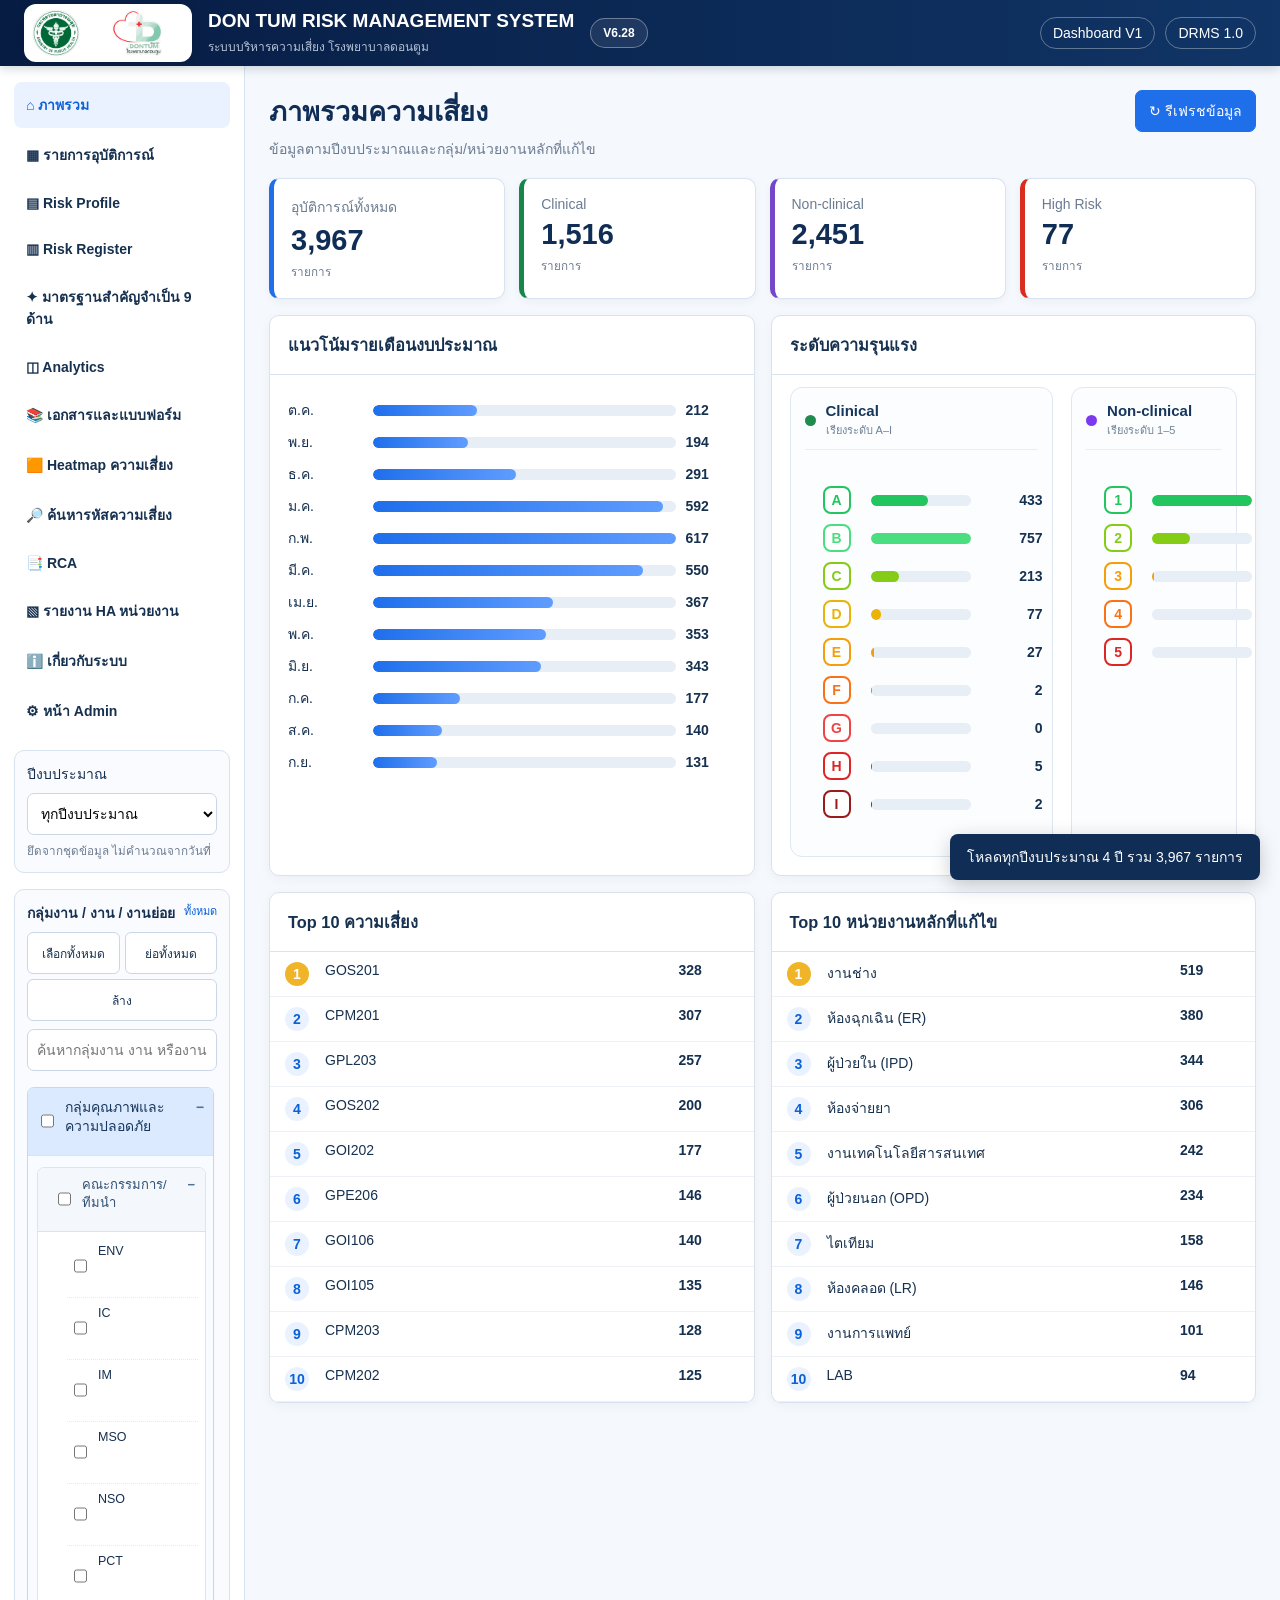
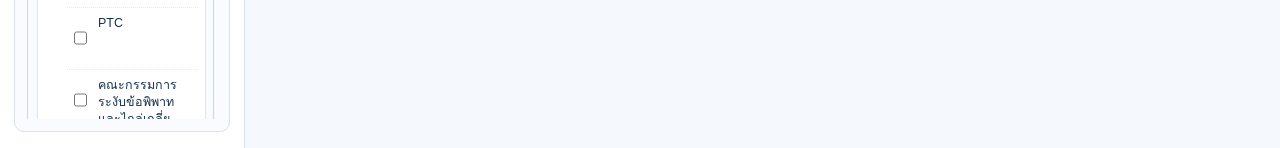
==== commit 9111d945: "แก้ตำแหน่งข้อมูลปี 2569 V6.28" ====
--- a/drms-v6/index.html
+++ b/drms-v6/index.html
@@ -4,7 +4,7 @@
   <meta charset="utf-8">
   <meta name="viewport" content="width=device-width,initial-scale=1">
   <title>DRMS | โรงพยาบาลดอนตูม</title>
-  <link rel="stylesheet" href="assets/style.css?v=6.25-heatmap">
+  <link rel="stylesheet" href="assets/style.css?v=6.28-fix-data-path">
 </head>
 <body>
 <header class="topbar"><button id="mobileMenuBtn" class="mobile-menu-btn" aria-label="เปิดเมนู" aria-expanded="false">☰</button>
@@ -17,7 +17,7 @@
     <b>DON TUM RISK MANAGEMENT SYSTEM</b>
     <small>ระบบบริหารความเสี่ยง โรงพยาบาลดอนตูม</small>
   </div>
-  <div class="official-version">V6.18</div>
+  <div class="official-version">V6.28</div>
 </div>
   <div class="top-actions"><a href="../" class="ghost">Dashboard V1</a><span class="tag">DRMS 1.0</span></div>
 </header>
@@ -602,7 +602,7 @@
 </section>
 
 </main></div>
-<div id="toast"></div><script src="assets/app.js?v=6.25-heatmap"></script>
+<div id="toast"></div><script src="assets/app.js?v=6.28-fix-data-path"></script>
 <div id="mobileOverlay" class="mobile-overlay"></div>
 
 <div id="incidentDetailModal" class="incident-modal" aria-hidden="true">
--- a/drms-v6/assets/style.css
+++ b/drms-v6/assets/style.css
@@ -575,3 +575,91 @@
   .heatmap-kpis{grid-template-columns:1fr}
   .heatmap-risk-head,.heatmap-risk-name{min-width:220px}
 }
+
+
+/* V6.25.1 – Heatmap text overflow fix */
+.heatmap-table{
+  table-layout:fixed;
+  min-width:1400px;
+}
+.heatmap-table th,
+.heatmap-table td{
+  overflow:hidden;
+  vertical-align:middle;
+}
+.heatmap-table thead th{
+  white-space:normal;
+  overflow-wrap:anywhere;
+  word-break:break-word;
+  line-height:1.25;
+  min-width:110px;
+  max-width:150px;
+}
+.heatmap-risk-head,
+.heatmap-risk-name{
+  width:420px!important;
+  min-width:420px!important;
+  max-width:420px!important;
+  white-space:normal!important;
+  overflow-wrap:anywhere;
+  word-break:break-word;
+}
+.heatmap-risk-name span{
+  display:-webkit-box;
+  -webkit-line-clamp:3;
+  -webkit-box-orient:vertical;
+  overflow:hidden;
+  line-height:1.35;
+}
+.heatmap-risk-name small{
+  white-space:normal;
+  overflow-wrap:anywhere;
+}
+.heatmap-table td{
+  width:110px;
+  min-width:110px;
+  max-width:110px;
+  white-space:normal;
+  overflow-wrap:anywhere;
+}
+.heatmap-table td b{
+  display:block;
+  text-align:center;
+  white-space:nowrap;
+}
+.heatmap-row-total{
+  width:90px!important;
+  min-width:90px!important;
+  max-width:90px!important;
+}
+@media(max-width:900px){
+  .heatmap-table{min-width:1300px}
+  .heatmap-risk-head,
+  .heatmap-risk-name{
+    width:320px!important;
+    min-width:320px!important;
+    max-width:320px!important;
+  }
+}
+@media(max-width:600px){
+  .heatmap-table{min-width:1200px}
+  .heatmap-risk-head,
+  .heatmap-risk-name{
+    width:260px!important;
+    min-width:260px!important;
+    max-width:260px!important;
+  }
+  .heatmap-risk-name span{
+    -webkit-line-clamp:4;
+  }
+  .heatmap-table thead th{
+    min-width:95px;
+    max-width:110px;
+    font-size:12px;
+  }
+  .heatmap-table td{
+    width:95px;
+    min-width:95px;
+    max-width:95px;
+  }
+}
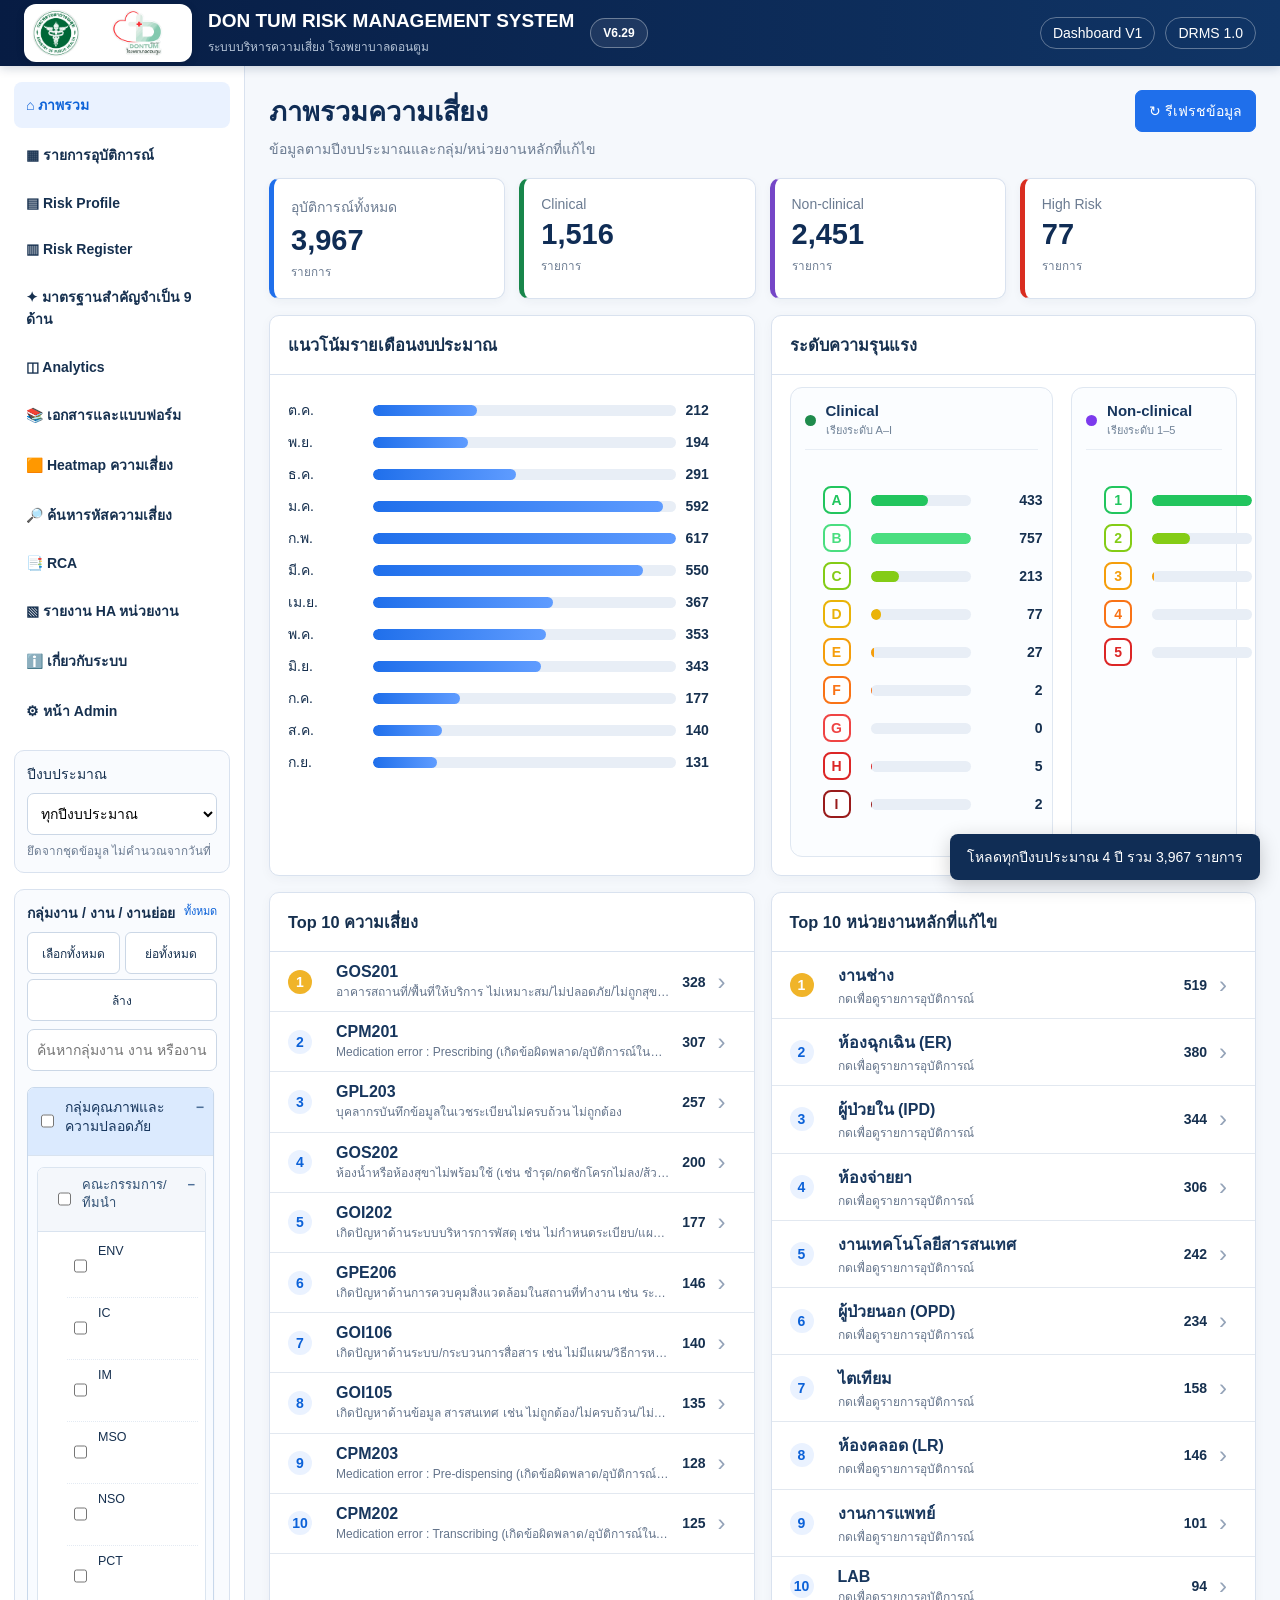
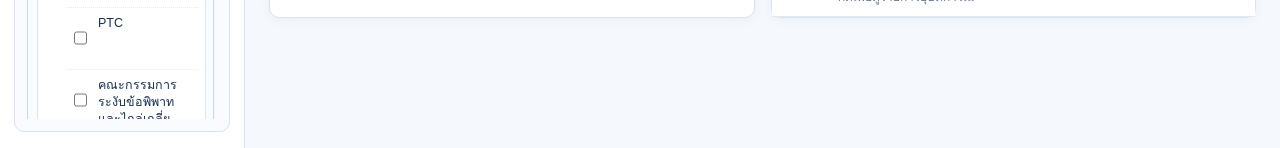
==== commit bcf31ce1: "เพิ่ม Top 10 Drill-down V6.29" ====
--- a/drms-v6/index.html
+++ b/drms-v6/index.html
@@ -4,7 +4,7 @@
   <meta charset="utf-8">
   <meta name="viewport" content="width=device-width,initial-scale=1">
   <title>DRMS | โรงพยาบาลดอนตูม</title>
-  <link rel="stylesheet" href="assets/style.css?v=6.28-fix-data-path">
+  <link rel="stylesheet" href="assets/style.css?v=6.29-top10-drilldown">
 </head>
 <body>
 <header class="topbar"><button id="mobileMenuBtn" class="mobile-menu-btn" aria-label="เปิดเมนู" aria-expanded="false">☰</button>
@@ -17,7 +17,7 @@
     <b>DON TUM RISK MANAGEMENT SYSTEM</b>
     <small>ระบบบริหารความเสี่ยง โรงพยาบาลดอนตูม</small>
   </div>
-  <div class="official-version">V6.28</div>
+  <div class="official-version">V6.29</div>
 </div>
   <div class="top-actions"><a href="../" class="ghost">Dashboard V1</a><span class="tag">DRMS 1.0</span></div>
 </header>
@@ -602,8 +602,34 @@
 </section>
 
 </main></div>
-<div id="toast"></div><script src="assets/app.js?v=6.28-fix-data-path"></script>
+<div id="toast"></div><script src="assets/app.js?v=6.29-top10-drilldown"></script>
 <div id="mobileOverlay" class="mobile-overlay"></div>
+
+
+<div id="riskDrilldownModal" class="risk-drill-modal" aria-hidden="true">
+  <div class="risk-drill-backdrop" data-close-risk-drill></div>
+  <section class="risk-drill-card" role="dialog" aria-modal="true" aria-labelledby="riskDrillTitle">
+    <header class="risk-drill-header">
+      <div>
+        <span class="risk-drill-kicker">RISK DRILL-DOWN</span>
+        <h2 id="riskDrillTitle">รายละเอียดความเสี่ยง</h2>
+        <p id="riskDrillSubtitle"></p>
+      </div>
+      <button type="button" class="risk-drill-close" data-close-risk-drill aria-label="ปิด">✕</button>
+    </header>
+
+    <div class="risk-drill-toolbar">
+      <button id="riskDrillShowAll" class="primary">ดูรายการอุบัติการณ์ทั้งหมด</button>
+      <button id="riskDrillExportCsv">ส่งออก CSV</button>
+    </div>
+
+    <div id="riskDrillBody" class="risk-drill-body"></div>
+
+    <footer class="risk-drill-footer">
+      <button type="button" data-close-risk-drill>ปิด</button>
+    </footer>
+  </section>
+</div>
 
 <div id="incidentDetailModal" class="incident-modal" aria-hidden="true">
   <div class="incident-modal-backdrop" data-close-incident-modal></div>
--- a/drms-v6/assets/style.css
+++ b/drms-v6/assets/style.css
@@ -663,3 +663,105 @@
     max-width:95px;
   }
 }
+
+
+/* V6.29 – Top 10 detail + drill-down */
+.rank.rank-drill{
+  width:100%;
+  border:0;
+  border-bottom:1px solid #e2e8f0;
+  border-radius:0;
+  background:#fff;
+  cursor:pointer;
+  font:inherit;
+  text-align:left;
+  display:grid;
+  grid-template-columns:36px minmax(0,1fr) auto 18px;
+  align-items:center;
+  gap:12px;
+  padding:11px 18px;
+  transition:background .15s ease,transform .15s ease;
+}
+.rank.rank-drill:hover{background:#f0f7ff}
+.rank.rank-drill:focus-visible{outline:3px solid rgba(37,99,235,.25);outline-offset:-3px}
+.rank.rank-drill>i{font-style:normal;font-size:24px;color:#94a3b8}
+.rank-main{display:block;min-width:0}
+.rank-main strong{display:block;color:#17365d;font-size:16px}
+.rank-main small{
+  display:block;
+  margin-top:3px;
+  color:#64748b;
+  font-size:12px;
+  line-height:1.35;
+  overflow:hidden;
+  text-overflow:ellipsis;
+  white-space:nowrap;
+}
+
+.risk-drill-modal{display:none;position:fixed;inset:0;z-index:3500}
+.risk-drill-modal.open{display:block}
+.risk-drill-backdrop{position:absolute;inset:0;background:rgba(15,23,42,.64);backdrop-filter:blur(3px)}
+.risk-drill-card{
+  position:relative;
+  width:min(1180px,calc(100vw - 32px));
+  height:calc(100vh - 32px);
+  margin:16px auto;
+  background:#f8fafc;
+  border-radius:18px;
+  overflow:hidden;
+  display:flex;
+  flex-direction:column;
+  box-shadow:0 28px 80px rgba(15,23,42,.4);
+}
+.risk-drill-header{
+  display:flex;
+  justify-content:space-between;
+  align-items:flex-start;
+  gap:18px;
+  padding:18px 22px;
+  background:linear-gradient(135deg,#eaf3ff,#fff);
+  border-bottom:1px solid #dbe7f5;
+}
+.risk-drill-kicker{font-size:11px;font-weight:900;letter-spacing:.15em;color:#2563eb}
+.risk-drill-header h2{margin:4px 0 2px;color:#0f2f5f;font-size:24px}
+.risk-drill-header p{margin:0;color:#64748b}
+.risk-drill-close{width:42px;height:42px;border:0;border-radius:10px;background:#fff;cursor:pointer;font-size:20px}
+.risk-drill-toolbar{display:flex;gap:8px;padding:10px 22px;background:#fff;border-bottom:1px solid #e2e8f0}
+.risk-drill-toolbar button{min-height:38px}
+.risk-drill-body{padding:16px 22px;overflow:auto}
+.risk-drill-footer{padding:10px 22px;background:#fff;border-top:1px solid #e2e8f0;text-align:right}
+.risk-drill-kpis{display:grid;grid-template-columns:repeat(4,minmax(0,1fr));gap:10px;margin-bottom:12px}
+.risk-drill-kpis article{padding:13px;border:1px solid #dbe7f5;border-radius:11px;background:#fff}
+.risk-drill-kpis span,.risk-drill-kpis b{display:block}
+.risk-drill-kpis span{font-size:12px;color:#64748b}.risk-drill-kpis b{margin-top:4px;font-size:26px;color:#0f2f5f}
+.risk-drill-kpis .green{border-left:5px solid #22a06b}.risk-drill-kpis .purple{border-left:5px solid #7c5bd6}.risk-drill-kpis .red{border-left:5px solid #e24b4b}
+.risk-drill-grid{display:grid;grid-template-columns:1.2fr .8fr;gap:12px;margin-bottom:12px}
+.risk-drill-panel{padding:14px;background:#fff;border:1px solid #dbe7f5;border-radius:12px;margin-bottom:12px}
+.risk-drill-panel h3{margin:0 0 10px;color:#17365d}
+.risk-drill-bars>div{display:grid;grid-template-columns:38px minmax(0,1fr) 42px;gap:8px;align-items:center;margin:7px 0}
+.risk-drill-bars i{height:11px;background:#edf2f7;border-radius:999px;overflow:hidden}
+.risk-drill-bars em{display:block;height:100%;background:#2f80ed;border-radius:999px}
+.risk-drill-list>div{display:grid;grid-template-columns:26px minmax(0,1fr) auto;gap:9px;padding:8px 0;border-bottom:1px solid #edf2f7}
+.risk-drill-list>div>b{width:24px;height:24px;border-radius:50%;background:#eaf2ff;display:grid;place-items:center;color:#1769d2}
+.risk-drill-chips{display:flex;gap:7px;flex-wrap:wrap}
+.risk-drill-chips span{padding:7px 10px;border-radius:999px;background:#eef5ff;color:#17365d;font-size:12px}
+.risk-drill-table-head{display:flex;justify-content:space-between;align-items:flex-end;gap:15px}
+.risk-drill-table-head h3{margin-bottom:3px}.risk-drill-table-head p{margin:0;color:#64748b;font-size:12px}
+.risk-drill-table{min-width:900px}
+.risk-drill-incident{cursor:pointer}.risk-drill-incident:hover{background:#f0f7ff}
+.risk-drill-incident td:nth-child(2) small{display:block;color:#64748b;margin-top:2px}
+.view-incident-btn{white-space:nowrap}
+body.risk-drill-open{overflow:hidden}
+
+@media(max-width:800px){
+  .rank-main small{white-space:normal;display:-webkit-box;-webkit-line-clamp:2;-webkit-box-orient:vertical}
+  .risk-drill-card{width:100%;height:100%;margin:0;border-radius:0}
+  .risk-drill-grid{grid-template-columns:1fr}
+  .risk-drill-kpis{grid-template-columns:repeat(2,minmax(0,1fr))}
+  .risk-drill-header h2{font-size:20px}
+}
+@media(max-width:520px){
+  .risk-drill-kpis{grid-template-columns:1fr 1fr}
+  .risk-drill-toolbar{display:grid;grid-template-columns:1fr 1fr}
+  .rank.rank-drill{grid-template-columns:32px minmax(0,1fr) auto 12px;padding:10px 12px;gap:8px}
+}
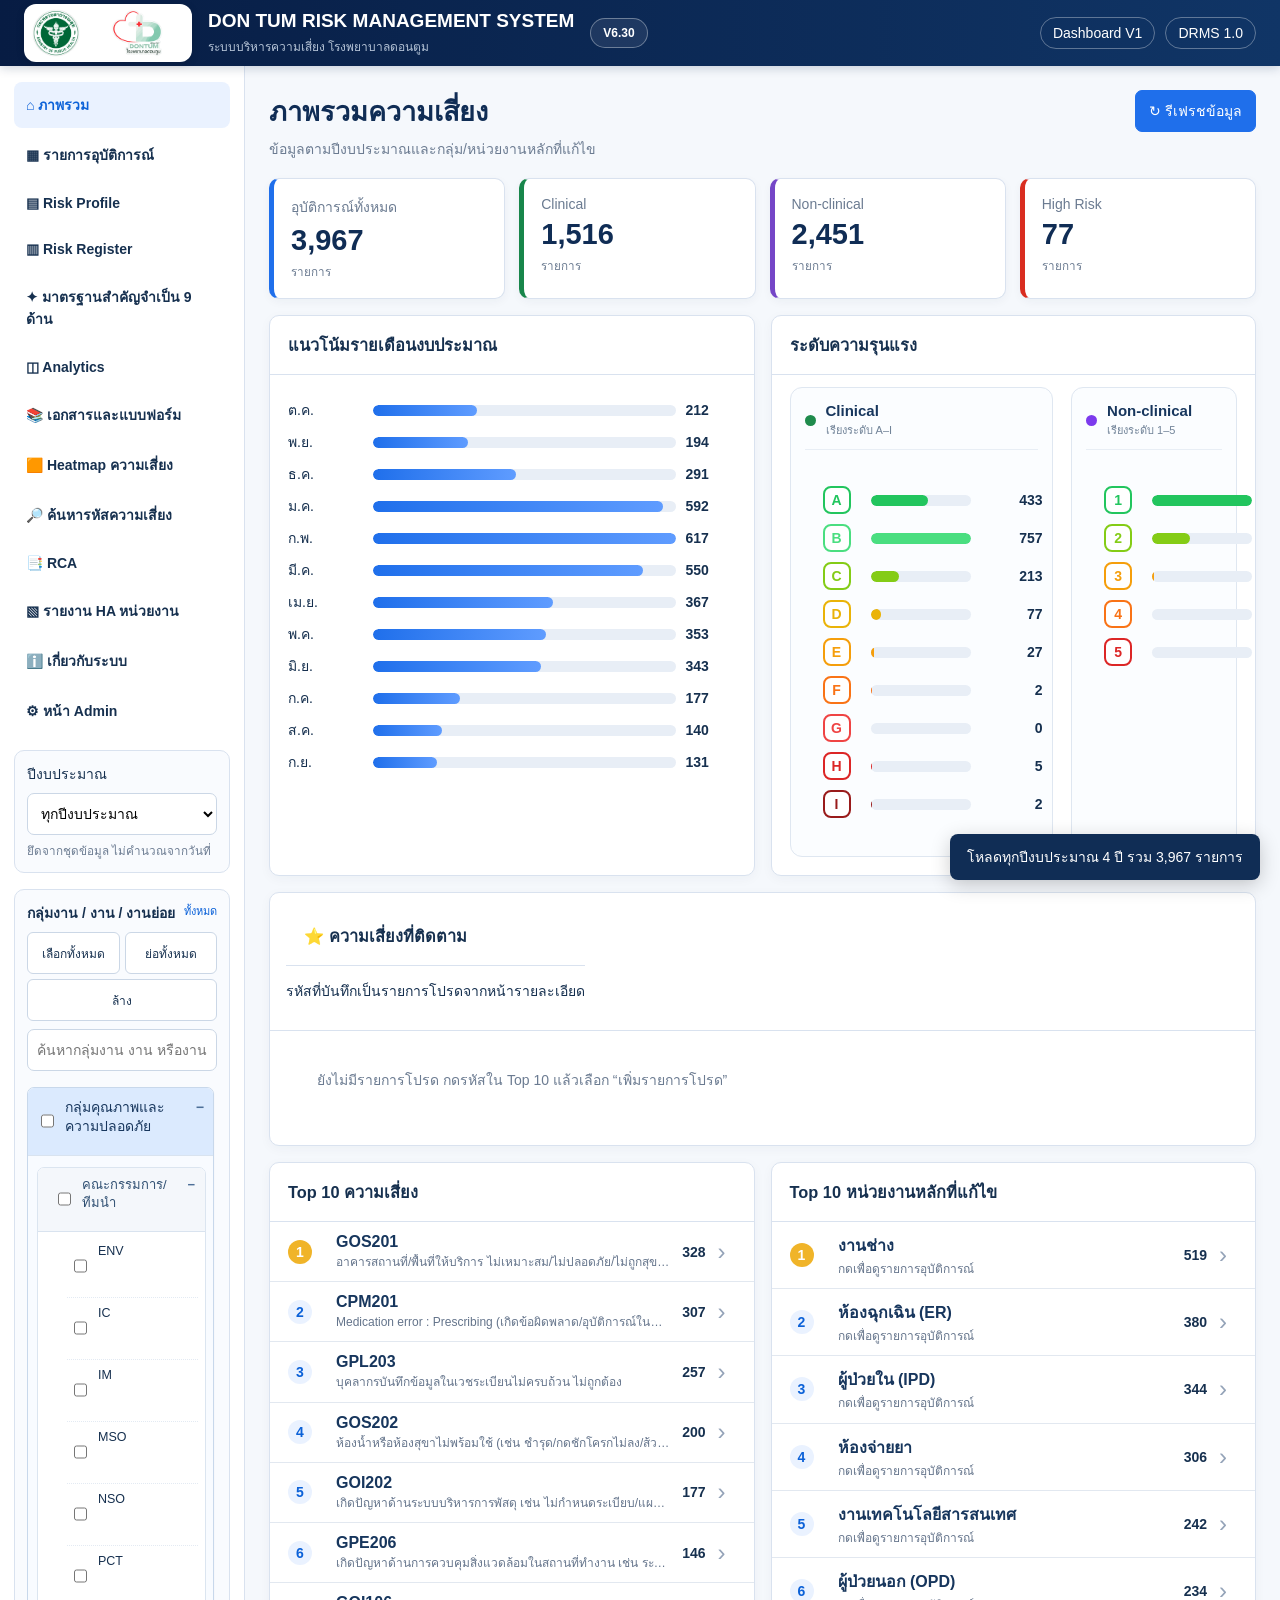
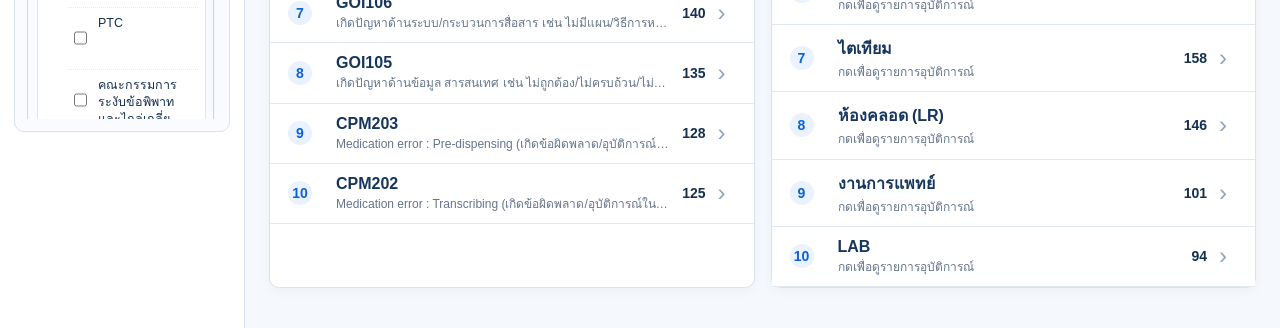
==== commit 5a1a624b: "เพิ่ม Risk Intelligence V6.30" ====
--- a/drms-v6/index.html
+++ b/drms-v6/index.html
@@ -4,7 +4,7 @@
   <meta charset="utf-8">
   <meta name="viewport" content="width=device-width,initial-scale=1">
   <title>DRMS | โรงพยาบาลดอนตูม</title>
-  <link rel="stylesheet" href="assets/style.css?v=6.29-top10-drilldown">
+  <link rel="stylesheet" href="assets/style.css?v=6.30-risk-intelligence">
 </head>
 <body>
 <header class="topbar"><button id="mobileMenuBtn" class="mobile-menu-btn" aria-label="เปิดเมนู" aria-expanded="false">☰</button>
@@ -17,7 +17,7 @@
     <b>DON TUM RISK MANAGEMENT SYSTEM</b>
     <small>ระบบบริหารความเสี่ยง โรงพยาบาลดอนตูม</small>
   </div>
-  <div class="official-version">V6.29</div>
+  <div class="official-version">V6.30</div>
 </div>
   <div class="top-actions"><a href="../" class="ghost">Dashboard V1</a><span class="tag">DRMS 1.0</span></div>
 </header>
@@ -74,7 +74,16 @@
     </div>
   </div>
 </section></div>
-  <div class="grid2"><section class="panel"><h3>Top 10 ความเสี่ยง</h3><div id="topRisks"></div></section><section class="panel"><h3>Top 10 หน่วยงานหลักที่แก้ไข</h3><div id="topUnits"></div></section></div>
+  <section class="panel favorite-risk-panel">
+      <div class="panel-title">
+        <div>
+          <h3>⭐ ความเสี่ยงที่ติดตาม</h3>
+          <p>รหัสที่บันทึกเป็นรายการโปรดจากหน้ารายละเอียด</p>
+        </div>
+      </div>
+      <div id="favoriteRisks" class="favorite-risk-list"></div>
+    </section>
+    <div class="grid2"><section class="panel"><h3>Top 10 ความเสี่ยง</h3><div id="topRisks"></div></section><section class="panel"><h3>Top 10 หน่วยงานหลักที่แก้ไข</h3><div id="topUnits"></div></section></div>
 </section>
 <section id="incidents" class="view">
   <div class="page-title"><div><h1>รายการอุบัติการณ์</h1><p>ค้นหาและตรวจสอบข้อมูลจากฐานข้อมูลกลาง</p></div></div>
@@ -602,7 +611,7 @@
 </section>
 
 </main></div>
-<div id="toast"></div><script src="assets/app.js?v=6.29-top10-drilldown"></script>
+<div id="toast"></div><script src="assets/app.js?v=6.30-risk-intelligence"></script>
 <div id="mobileOverlay" class="mobile-overlay"></div>
 
 
@@ -619,8 +628,10 @@
     </header>
 
     <div class="risk-drill-toolbar">
+      <button id="riskDrillFavorite">☆ เพิ่มรายการโปรด</button>
       <button id="riskDrillShowAll" class="primary">ดูรายการอุบัติการณ์ทั้งหมด</button>
       <button id="riskDrillExportCsv">ส่งออก CSV</button>
+      <button id="riskDrillPrint">พิมพ์ / PDF</button>
     </div>
 
     <div id="riskDrillBody" class="risk-drill-body"></div>
--- a/drms-v6/assets/style.css
+++ b/drms-v6/assets/style.css
@@ -765,3 +765,85 @@
   .risk-drill-toolbar{display:grid;grid-template-columns:1fr 1fr}
   .rank.rank-drill{grid-template-columns:32px minmax(0,1fr) auto 12px;padding:10px 12px;gap:8px}
 }
+
+
+/* V6.30 – Risk Intelligence */
+.favorite-risk-panel{margin-bottom:16px}
+.favorite-risk-list{display:grid;grid-template-columns:repeat(2,minmax(0,1fr));gap:8px;padding:0 16px 16px}
+.favorite-risk-item{
+  border:1px solid #dbe7f5;
+  border-radius:10px;
+  background:#fffdf4;
+  padding:11px 12px;
+  display:flex;
+  justify-content:space-between;
+  align-items:center;
+  gap:12px;
+  cursor:pointer;
+  text-align:left;
+}
+.favorite-risk-item:hover{background:#fff7d6}
+.favorite-risk-item span,.favorite-risk-item b,.favorite-risk-item small{display:block}
+.favorite-risk-item b{color:#8a5b00}
+.favorite-risk-item small{margin-top:3px;color:#64748b;line-height:1.35}
+.favorite-risk-item strong{font-size:20px;color:#17365d}
+#riskDrillFavorite.active{background:#fff4c2;border-color:#f2b928;color:#7a5200}
+
+.risk-intelligence{
+  padding:14px 16px;
+  border-radius:12px;
+  margin-bottom:12px;
+  border:1px solid #bfdbfe;
+  background:linear-gradient(135deg,#eff6ff,#f8fbff);
+}
+.risk-intelligence.danger{border-color:#fecaca;background:#fff1f2}
+.risk-intelligence.good{border-color:#bbf7d0;background:#f0fdf4}
+.risk-intelligence.stable{border-color:#fde68a;background:#fffbeb}
+.risk-intelligence-title{display:flex;justify-content:space-between;gap:15px;align-items:center}
+.risk-intelligence-title span{font-size:11px;font-weight:900;letter-spacing:.12em;color:#2563eb}
+.risk-intelligence-title b{font-size:13px;color:#17365d}
+.risk-intelligence p{margin:9px 0 0;line-height:1.65;color:#334155}
+.risk-intelligence-grid{grid-template-columns:1fr 1fr}
+.year-trend-chart{
+  height:220px;
+  display:flex;
+  align-items:flex-end;
+  justify-content:space-around;
+  gap:12px;
+  padding:12px 8px 0;
+}
+.year-trend-chart>div{height:100%;flex:1;display:grid;grid-template-rows:auto 1fr auto;gap:6px;text-align:center}
+.year-trend-chart i{display:flex;align-items:flex-end;justify-content:center;height:100%;background:#f1f5f9;border-radius:8px 8px 0 0;overflow:hidden}
+.year-trend-chart em{display:block;width:62%;min-height:4px;background:linear-gradient(180deg,#2f80ed,#1257b5);border-radius:6px 6px 0 0}
+.year-trend-chart b{font-size:13px;color:#17365d}
+.year-trend-chart span{font-size:12px;color:#64748b}
+.unit-compare-list>div{display:grid;grid-template-columns:28px minmax(0,1fr) auto;gap:9px;padding:8px 0;border-bottom:1px solid #edf2f7}
+.unit-compare-list>div>b{width:24px;height:24px;border-radius:50%;display:grid;place-items:center;background:#eaf2ff;color:#1769d2}
+.unit-compare-list>div strong{color:#17365d}
+
+@media(max-width:800px){
+  .favorite-risk-list{grid-template-columns:1fr}
+  .risk-intelligence-grid{grid-template-columns:1fr}
+  .risk-intelligence-title{align-items:flex-start;flex-direction:column}
+}
+
+@media print{
+  body.print-risk-drill>*:not(#riskDrilldownModal){display:none!important}
+  body.print-risk-drill #riskDrilldownModal{display:block!important;position:static!important}
+  body.print-risk-drill .risk-drill-backdrop,
+  body.print-risk-drill .risk-drill-toolbar,
+  body.print-risk-drill .risk-drill-footer,
+  body.print-risk-drill .risk-drill-close{display:none!important}
+  body.print-risk-drill .risk-drill-card{
+    width:100%!important;
+    height:auto!important;
+    max-height:none!important;
+    margin:0!important;
+    box-shadow:none!important;
+    border-radius:0!important;
+  }
+  body.print-risk-drill .risk-drill-body{overflow:visible!important}
+  body.print-risk-drill .risk-drill-panel,
+  body.print-risk-drill .risk-intelligence,
+  body.print-risk-drill .risk-drill-kpis article{break-inside:avoid}
+}
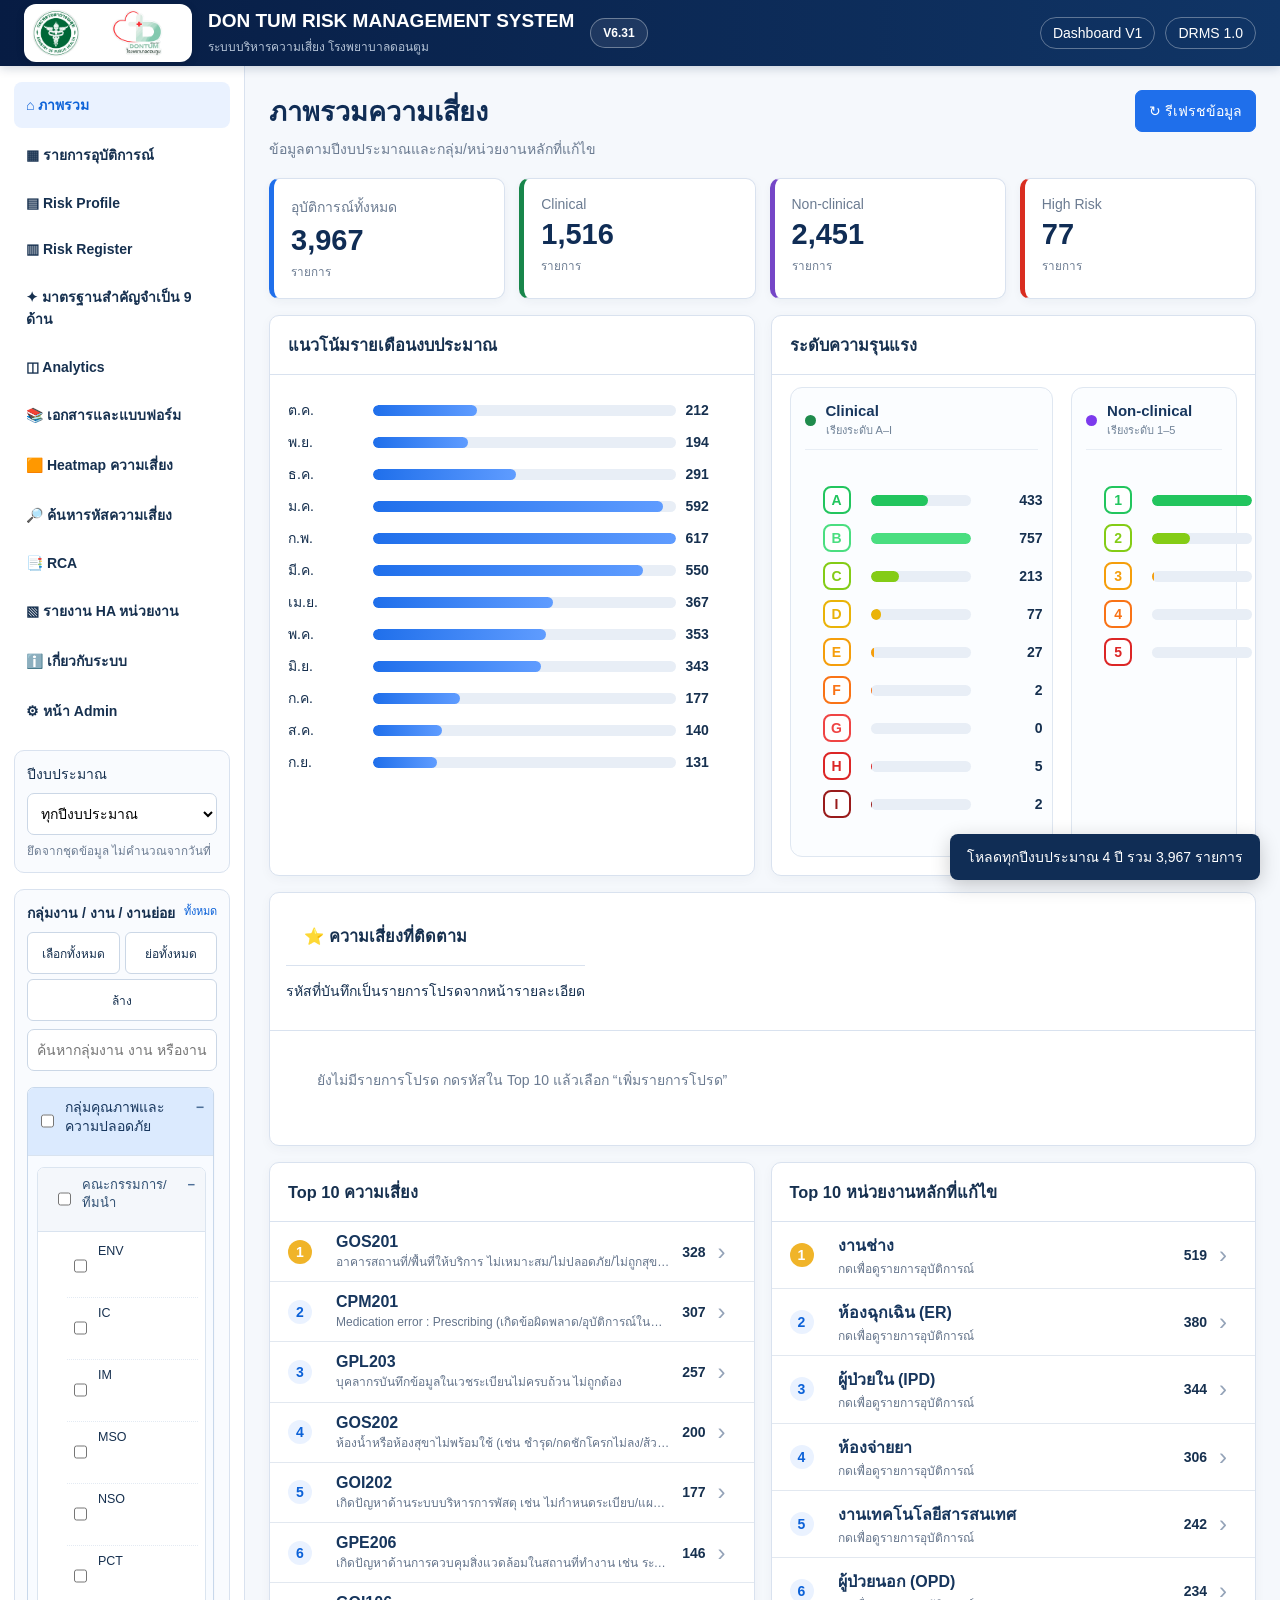
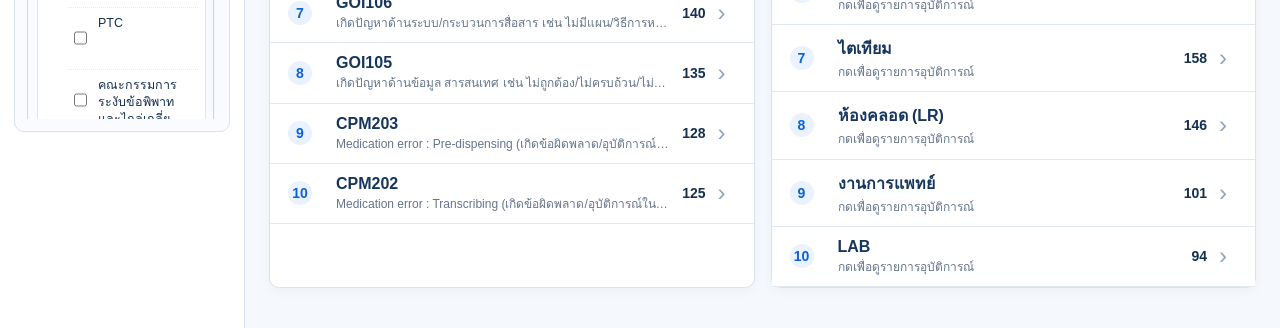
==== commit f987b666: "เชื่อม Risk Profile Risk Register กับ SAR V6.31" ====
--- a/drms-v6/index.html
+++ b/drms-v6/index.html
@@ -4,7 +4,7 @@
   <meta charset="utf-8">
   <meta name="viewport" content="width=device-width,initial-scale=1">
   <title>DRMS | โรงพยาบาลดอนตูม</title>
-  <link rel="stylesheet" href="assets/style.css?v=6.30-risk-intelligence">
+  <link rel="stylesheet" href="assets/style.css?v=6.31-sar-full">
 </head>
 <body>
 <header class="topbar"><button id="mobileMenuBtn" class="mobile-menu-btn" aria-label="เปิดเมนู" aria-expanded="false">☰</button>
@@ -17,7 +17,7 @@
     <b>DON TUM RISK MANAGEMENT SYSTEM</b>
     <small>ระบบบริหารความเสี่ยง โรงพยาบาลดอนตูม</small>
   </div>
-  <div class="official-version">V6.30</div>
+  <div class="official-version">V6.31</div>
 </div>
   <div class="top-actions"><a href="../" class="ghost">Dashboard V1</a><span class="tag">DRMS 1.0</span></div>
 </header>
@@ -92,7 +92,8 @@
 </section>
 <section id="profile" class="view">
   <div class="page-title"><div><h1>บัญชีรายการความเสี่ยง (Risk Profile)</h1><p>สร้างร่างอัตโนมัติจาก Incident ตามกลุ่ม/หน่วยงานหลักที่แก้ไข และใช้แบบฟอร์มโรงพยาบาลดอนตูม</p></div><div class="actions">
-<button id="profileSummaryMode" class="mode-btn active">มุมมองสรุป</button>
+<button id="profileSummaryMode" class="mode-btn active">วิเคราะห์จาก Incident</button>
+<button id="profileSarMode" class="mode-btn sar-mode-btn">ฉบับองค์กร/SAR</button>
 <button id="profileHaMode" class="mode-btn">แบบฟอร์ม HA</button>
 <button id="saveProfileDraft">บันทึกร่าง HA</button>
 <button id="exportProfileWord">Word</button>
@@ -119,6 +120,24 @@
     </section>
     <p class="profile-warning">หมายเหตุ: ค่า Impact และมาตรการเป็นร่างตั้งต้นจาก Risk Profile ของโรงพยาบาล หากเป็นรายหน่วยงานควรให้หน่วยงานเจ้าภาพทบทวนรับรองก่อนใช้เป็นหลักฐาน HA</p>
   </section>
+
+  <section id="profileSarPane" class="sar-pane hidden">
+    <div class="sar-hero">
+      <div>
+        <span class="sar-eyebrow">OFFICIAL SAR DATA LAYER</span>
+        <h2>Risk Profile ฉบับองค์กร ประจำปี 2569</h2>
+        <p>ข้อมูลที่โรงพยาบาลปรับให้สอดคล้องกับ SAR แยกจากรายการที่ระบบคำนวณอัตโนมัติ</p>
+      </div>
+      <div class="sar-source-actions">
+        <a href="docs/sar/Risk_Profile_โรงพยาบาลดอนตูม_2569.pdf" target="_blank">เปิดเอกสารต้นฉบับ</a>
+        <button id="exportSarProfileCsv">ส่งออก CSV</button>
+        <button id="printSarProfile">พิมพ์ / PDF</button>
+      </div>
+    </div>
+    <div id="sarProfileKpis" class="sar-kpis"></div>
+    <div id="sarProfileCards" class="sar-card-grid"></div>
+  </section>
+
   <section id="profileHaPane" class="ha-form-pane hidden">
     <div class="ha-form-header">
       <div>
@@ -146,7 +165,8 @@
 </section>
 <section id="register" class="view">
   <div class="page-title"><div><h1>Risk Register</h1><p>สร้างร่างทะเบียนความเสี่ยงอัตโนมัติจาก Incident และ Risk Profile ตามแบบฟอร์มโรงพยาบาลดอนตูม</p></div><div class="actions">
-<button id="registerSummaryMode" class="mode-btn active">มุมมองสรุป</button>
+<button id="registerSummaryMode" class="mode-btn active">สร้างจาก Incident</button>
+<button id="registerSarMode" class="mode-btn sar-mode-btn">ฉบับองค์กร/SAR</button>
 <button id="registerHaMode" class="mode-btn">แบบฟอร์ม HA</button>
 <button id="saveRegisterDraft">บันทึกร่าง HA</button>
 <button id="exportRegisterWord">Word</button>
@@ -160,6 +180,33 @@
   <section class="panel table-wrap register-table"><table><thead><tr><th>ลำดับ/รหัส</th><th>ชื่อความเสี่ยง</th><th>รายละเอียดและหลักฐาน</th><th>ช่วงเวลาติดตาม</th><th>L</th><th>I</th><th>ระดับ</th><th>การป้องกัน/ควบคุม</th><th>ตัวชี้วัดและการติดตาม</th><th>การลดผลกระทบ</th><th>ผู้รับผิดชอบ</th></tr></thead><tbody id="registerRows"></tbody></table></section>
   <p class="profile-warning">หมายเหตุ: เป็นร่างอัตโนมัติสำหรับให้หน่วยงานเจ้าภาพทบทวน ปรับมาตรการ ตัวชี้วัด ผู้รับผิดชอบ และกำหนดเวลาติดตามก่อนใช้เป็นหลักฐาน HA</p>
   </div>
+
+  <section id="registerSarPane" class="sar-pane hidden">
+    <div class="sar-hero">
+      <div>
+        <span class="sar-eyebrow">OFFICIAL SAR RISK REGISTER</span>
+        <h2>Risk Register ฉบับองค์กร ประจำปี 2569</h2>
+        <p>แสดง Risk Owner, QI Plan, ผลทบทวน, Residual Risk และ Incident ที่เชื่อมโยง</p>
+      </div>
+      <div class="sar-source-actions">
+        <a href="docs/sar/Risk_Register_โรงพยาบาลดอนตูม_2569.pdf" target="_blank">เปิดเอกสารต้นฉบับ</a>
+        <button id="exportSarRegisterCsv">ส่งออก CSV</button>
+        <button id="printSarRegister">พิมพ์ / PDF</button>
+      </div>
+    </div>
+    <div id="sarRegisterKpis" class="sar-kpis"></div>
+    <div class="panel table-wrap sar-register-table-wrap">
+      <table class="sar-register-table">
+        <thead><tr>
+          <th>Risk ID</th><th>Risk Title / Description</th><th>L×C</th>
+          <th>Prevention / Control / Mitigation</th><th>QI Plan / Owner</th>
+          <th>ผลทบทวน / Residual Risk</th><th>Incident เชื่อมโยง</th>
+        </tr></thead>
+        <tbody id="sarRegisterRows"></tbody>
+      </table>
+    </div>
+  </section>
+
   <section id="registerHaPane" class="ha-form-pane hidden">
     <div class="ha-form-header">
       <div>
@@ -611,9 +658,22 @@
 </section>
 
 </main></div>
-<div id="toast"></div><script src="assets/app.js?v=6.30-risk-intelligence"></script>
+<div id="toast"></div><script src="assets/app.js?v=6.31-sar-full"></script>
 <div id="mobileOverlay" class="mobile-overlay"></div>
 
+
+
+<div id="sarRiskModal" class="sar-risk-modal" aria-hidden="true">
+  <div class="sar-risk-backdrop" data-close-sar-risk></div>
+  <section class="sar-risk-card" role="dialog" aria-modal="true">
+    <header class="sar-risk-header">
+      <div><span>OFFICIAL SAR RISK</span><h2 id="sarRiskModalTitle">รายละเอียดความเสี่ยง</h2></div>
+      <button type="button" data-close-sar-risk>✕</button>
+    </header>
+    <div id="sarRiskModalBody" class="sar-risk-body"></div>
+    <footer class="sar-risk-footer"><button type="button" data-close-sar-risk>ปิด</button></footer>
+  </section>
+</div>
 
 <div id="riskDrilldownModal" class="risk-drill-modal" aria-hidden="true">
   <div class="risk-drill-backdrop" data-close-risk-drill></div>
--- a/drms-v6/assets/style.css
+++ b/drms-v6/assets/style.css
@@ -847,3 +847,51 @@
   body.print-risk-drill .risk-intelligence,
   body.print-risk-drill .risk-drill-kpis article{break-inside:avoid}
 }
+
+
+/* V6.31 – SAR Official Data Layer */
+.sar-mode-btn{border-color:#9b7a17!important;color:#775600!important;background:#fff9dc!important}
+.sar-pane{padding-top:4px}
+.sar-hero{display:flex;justify-content:space-between;align-items:center;gap:18px;padding:20px 22px;margin-bottom:14px;border-radius:14px;background:linear-gradient(135deg,#fff8d9,#f5fbff);border:1px solid #eadb99}
+.sar-eyebrow{font-size:11px;font-weight:900;letter-spacing:.13em;color:#946b00}
+.sar-hero h2{margin:4px 0;color:#17365d}.sar-hero p{margin:0;color:#64748b}
+.sar-source-actions{display:flex;gap:8px;flex-wrap:wrap}.sar-source-actions a,.sar-source-actions button{padding:9px 12px;border:1px solid #cbd5e1;border-radius:8px;background:#fff;color:#17365d;text-decoration:none;font-weight:700;cursor:pointer}
+.sar-kpis{display:grid;grid-template-columns:repeat(4,minmax(0,1fr));gap:10px;margin-bottom:14px}
+.sar-kpis article{padding:14px 16px;background:#fff;border:1px solid #dbe7f5;border-radius:12px;border-left:5px solid #2f80ed}
+.sar-kpis article.red{border-left-color:#e24b4b}.sar-kpis article.green{border-left-color:#22a06b}.sar-kpis article.purple{border-left-color:#7c5bd6}
+.sar-kpis span,.sar-kpis b,.sar-kpis small{display:block}.sar-kpis b{font-size:27px;color:#17365d;margin-top:4px}.sar-kpis span,.sar-kpis small{color:#64748b}
+.sar-card-grid{display:grid;grid-template-columns:repeat(2,minmax(0,1fr));gap:12px}
+.sar-profile-card{background:#fff;border:1px solid #dbe7f5;border-top:5px solid #2f80ed;border-radius:13px;padding:15px;display:flex;flex-direction:column}
+.sar-profile-card.level-vhigh{border-top-color:#e11d48}.sar-profile-card.level-high{border-top-color:#f59e0b}.sar-profile-card.level-medium{border-top-color:#eab308}.sar-profile-card.level-low{border-top-color:#22a06b}
+.sar-profile-card header{display:flex;justify-content:space-between;align-items:center}.sar-profile-card header span{font-size:19px;font-weight:900;color:#17365d}.sar-profile-card header b{font-size:11px;padding:4px 8px;border-radius:999px;background:#eef5ff;color:#1769d2}
+.sar-profile-card h3{margin:10px 0 5px;color:#17365d}.sar-profile-card>p{margin:0 0 10px;color:#475569;line-height:1.55}
+.sar-score{display:flex;align-items:center;gap:8px;margin:5px 0 12px}.sar-score span{padding:6px 9px;border-radius:8px;background:#f1f5f9}.sar-score strong{margin-left:auto;min-width:65px;text-align:center;padding:7px;border-radius:9px;background:#17365d;color:#fff;font-size:20px}.sar-score strong small{display:block;font-size:10px}
+.sar-controls{display:grid;gap:6px;margin-bottom:12px}.sar-controls>div{display:grid;grid-template-columns:24px 1fr;gap:7px;color:#475569;font-size:13px}.sar-controls>div>b{width:22px;height:22px;border-radius:50%;background:#eaf2ff;color:#1769d2;display:grid;place-items:center}
+.sar-profile-card footer{margin-top:auto;border-top:1px solid #edf2f7;padding-top:10px;display:grid;grid-template-columns:auto auto 1fr;gap:12px;align-items:center}.sar-profile-card footer div b,.sar-profile-card footer div small{display:block}.sar-profile-card footer button{justify-self:end}
+.sar-register-table{min-width:1500px}.sar-register-table th,.sar-register-table td{vertical-align:top}.sar-register-table p{margin:5px 0;line-height:1.45}.sar-register-table td:nth-child(4){min-width:330px}.sar-register-table td:nth-child(5){min-width:250px}
+.sar-status{display:inline-block;padding:3px 7px;border-radius:999px;background:#e9f8ef;color:#137044;font-size:11px}
+.sar-risk-score{display:inline-flex;flex-direction:column;min-width:64px;padding:7px;border-radius:9px;color:#fff;font-size:22px}.sar-risk-score small{font-size:10px}.sar-risk-score.level-vhigh{background:#dc2626}.sar-risk-score.level-high{background:#f59e0b}.sar-risk-score.level-medium{background:#eab308;color:#3f3100}.sar-risk-score.level-low{background:#22a06b}.sar-linked-count{font-size:22px;color:#1769d2}.sar-register-table td:last-child small{display:block}
+.sar-risk-modal{display:none;position:fixed;inset:0;z-index:3700}.sar-risk-modal.open{display:block}.sar-risk-backdrop{position:absolute;inset:0;background:rgba(15,23,42,.65);backdrop-filter:blur(3px)}
+.sar-risk-card{position:relative;width:min(1160px,calc(100vw - 30px));height:calc(100vh - 30px);margin:15px auto;background:#f8fafc;border-radius:16px;overflow:hidden;display:flex;flex-direction:column}
+.sar-risk-header{padding:16px 20px;background:linear-gradient(135deg,#fff8d9,#fff);display:flex;justify-content:space-between;align-items:center;border-bottom:1px solid #eadb99}.sar-risk-header span{font-size:10px;font-weight:900;letter-spacing:.13em;color:#946b00}.sar-risk-header h2{margin:4px 0 0}.sar-risk-header button{width:40px;height:40px;border:0;border-radius:9px;background:#fff;cursor:pointer}
+.sar-risk-body{padding:16px 20px;overflow:auto}.sar-risk-footer{padding:10px 20px;background:#fff;border-top:1px solid #e2e8f0;text-align:right}
+.sar-modal-kpis{display:grid;grid-template-columns:repeat(4,minmax(0,1fr));gap:9px;margin-bottom:12px}.sar-modal-kpis article{padding:12px;background:#fff;border:1px solid #dbe7f5;border-radius:10px}.sar-modal-kpis span,.sar-modal-kpis b,.sar-modal-kpis small{display:block}.sar-modal-kpis b{font-size:25px;color:#17365d}
+.sar-modal-section,.sar-modal-grid>div{padding:14px;background:#fff;border:1px solid #dbe7f5;border-radius:11px;margin-bottom:11px}.sar-modal-section h3,.sar-modal-grid h3{margin:0 0 8px;color:#17365d}.sar-modal-section p,.sar-modal-grid p{line-height:1.6;color:#475569}
+.sar-modal-grid{display:grid;grid-template-columns:1fr 1fr;gap:10px}.sar-modal-actions{margin-top:10px}
+body.sar-modal-open{overflow:hidden}
+
+@media(max-width:850px){
+  .sar-hero{align-items:flex-start;flex-direction:column}.sar-kpis{grid-template-columns:1fr 1fr}.sar-card-grid{grid-template-columns:1fr}.sar-modal-kpis{grid-template-columns:1fr 1fr}.sar-modal-grid{grid-template-columns:1fr}
+}
+@media(max-width:520px){
+  .sar-kpis,.sar-modal-kpis{grid-template-columns:1fr 1fr}.sar-profile-card footer{grid-template-columns:1fr 1fr}.sar-profile-card footer button{grid-column:1/-1;width:100%}
+}
+@media print{
+  body:has(#profileSarPane:not(.hidden)) .sidebar,
+  body:has(#profileSarPane:not(.hidden)) .topbar,
+  body:has(#profileSarPane:not(.hidden)) .page-title,
+  body:has(#registerSarPane:not(.hidden)) .sidebar,
+  body:has(#registerSarPane:not(.hidden)) .topbar,
+  body:has(#registerSarPane:not(.hidden)) .page-title{display:none!important}
+  .sar-source-actions{display:none!important}.sar-pane{display:block!important}
+}
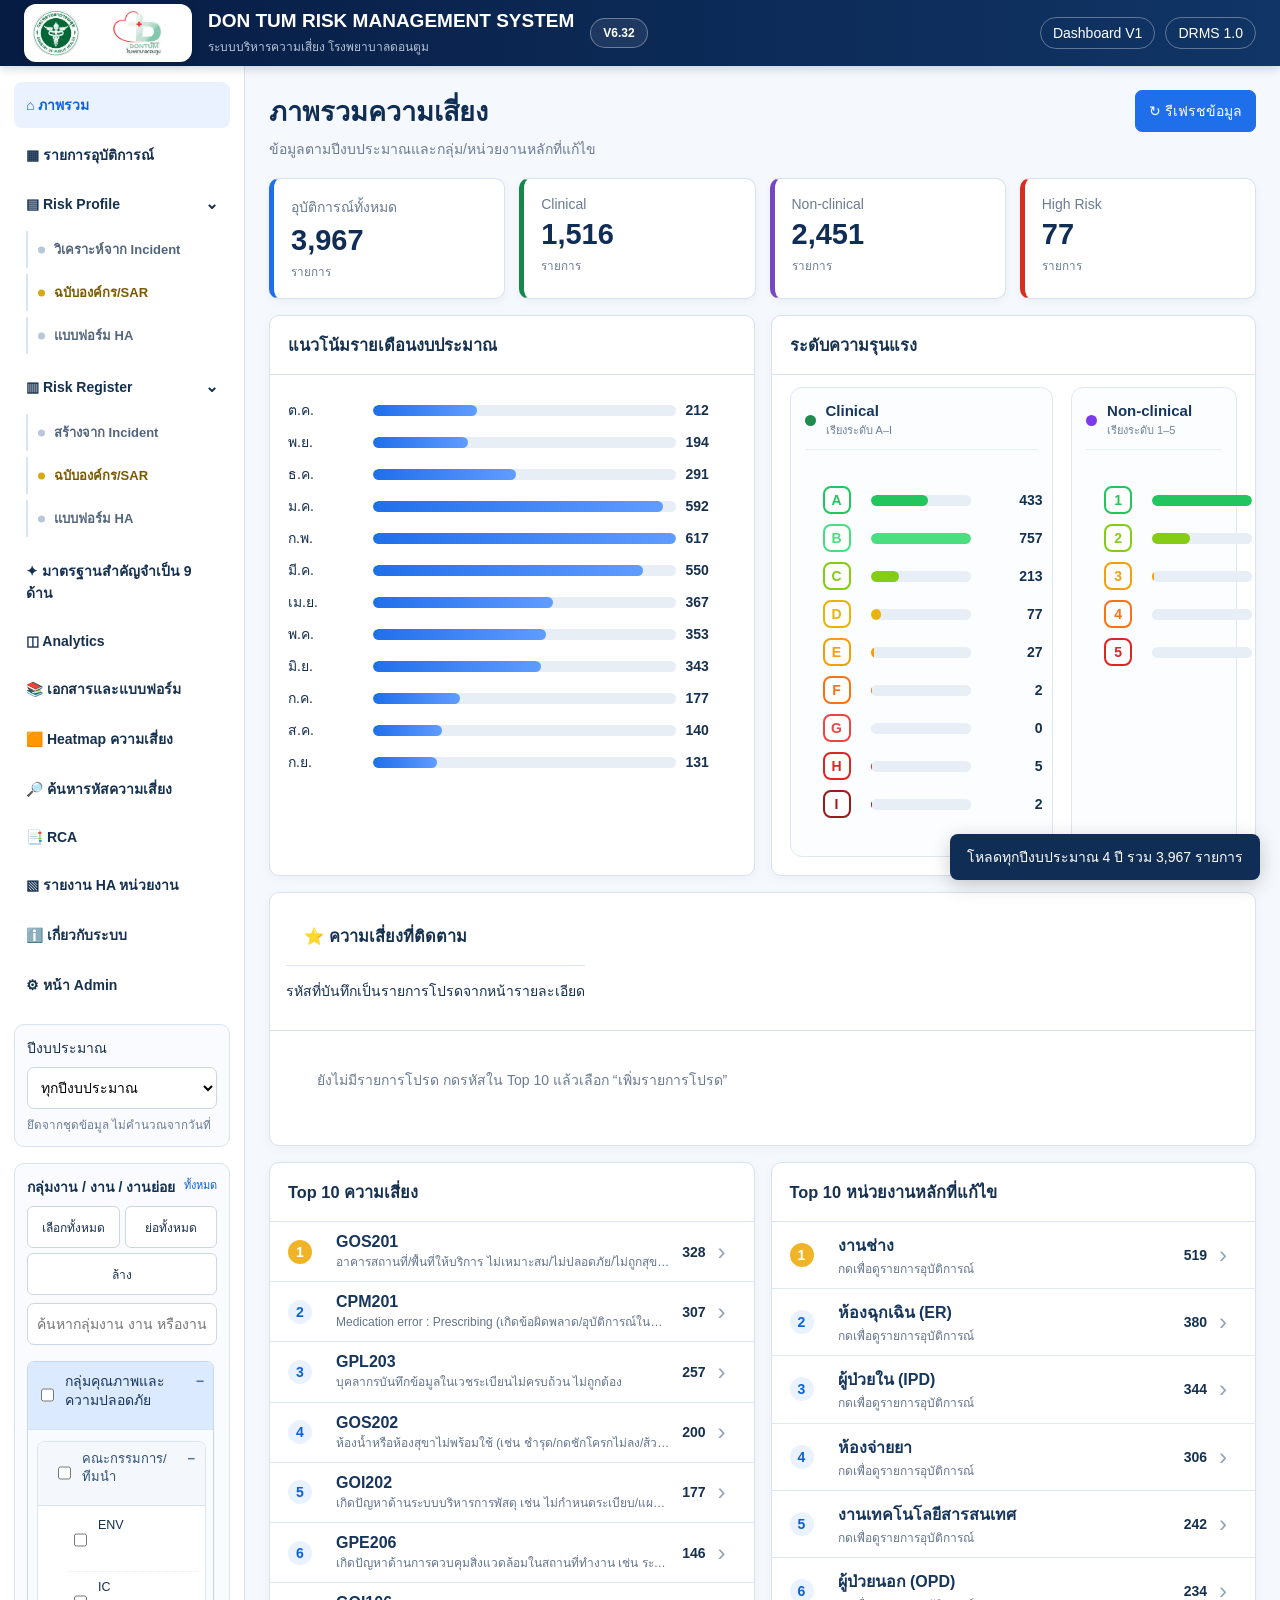
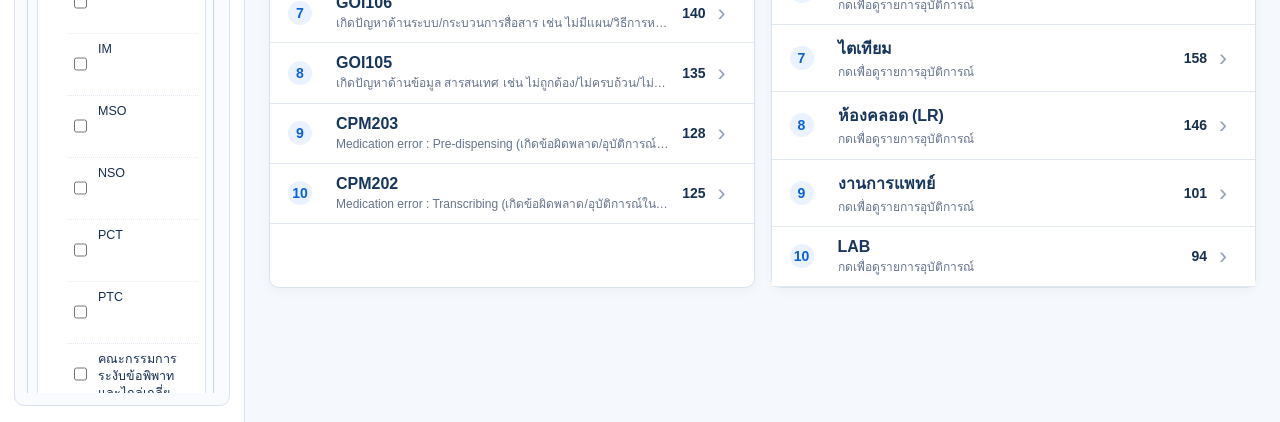
==== commit ed3ce78f: "ย้ายเมนู SAR ไป Sidebar V6.32" ====
--- a/drms-v6/index.html
+++ b/drms-v6/index.html
@@ -4,7 +4,7 @@
   <meta charset="utf-8">
   <meta name="viewport" content="width=device-width,initial-scale=1">
   <title>DRMS | โรงพยาบาลดอนตูม</title>
-  <link rel="stylesheet" href="assets/style.css?v=6.31-sar-full">
+  <link rel="stylesheet" href="assets/style.css?v=6.32-sar-sidebar">
 </head>
 <body>
 <header class="topbar"><button id="mobileMenuBtn" class="mobile-menu-btn" aria-label="เปิดเมนู" aria-expanded="false">☰</button>
@@ -17,7 +17,7 @@
     <b>DON TUM RISK MANAGEMENT SYSTEM</b>
     <small>ระบบบริหารความเสี่ยง โรงพยาบาลดอนตูม</small>
   </div>
-  <div class="official-version">V6.31</div>
+  <div class="official-version">V6.32</div>
 </div>
   <div class="top-actions"><a href="../" class="ghost">Dashboard V1</a><span class="tag">DRMS 1.0</span></div>
 </header>
@@ -25,8 +25,27 @@
 <aside class="sidebar">
   <button class="nav active" data-view="dashboard">⌂ ภาพรวม</button>
   <button class="nav" data-view="incidents">▦ รายการอุบัติการณ์</button>
-  <button class="nav" data-view="profile">▤ Risk Profile</button>
-  <button class="nav" data-view="register">▥ Risk Register</button>
+  <div class="nav-group" data-nav-group="profile">
+    <button class="nav nav-parent" type="button" data-toggle-nav="profile" aria-expanded="true">
+      <span>▤ Risk Profile</span><i>⌄</i>
+    </button>
+    <div class="nav-children">
+      <button class="nav nav-child" data-view="profile" data-mode="summary">วิเคราะห์จาก Incident</button>
+      <button class="nav nav-child sar-nav-child" data-view="profile" data-mode="sar">ฉบับองค์กร/SAR</button>
+      <button class="nav nav-child" data-view="profile" data-mode="ha">แบบฟอร์ม HA</button>
+    </div>
+  </div>
+
+  <div class="nav-group" data-nav-group="register">
+    <button class="nav nav-parent" type="button" data-toggle-nav="register" aria-expanded="true">
+      <span>▥ Risk Register</span><i>⌄</i>
+    </button>
+    <div class="nav-children">
+      <button class="nav nav-child" data-view="register" data-mode="summary">สร้างจาก Incident</button>
+      <button class="nav nav-child sar-nav-child" data-view="register" data-mode="sar">ฉบับองค์กร/SAR</button>
+      <button class="nav nav-child" data-view="register" data-mode="ha">แบบฟอร์ม HA</button>
+    </div>
+  </div>
   <button class="nav" data-view="essential">✦ มาตรฐานสำคัญจำเป็น 9 ด้าน</button>
   <button class="nav" data-view="analytics">◫ Analytics</button>
   <button class="nav" data-view="documents">📚 เอกสารและแบบฟอร์ม</button>
@@ -91,10 +110,7 @@
   <section class="panel table-wrap"><div class="table-head"><b id="resultCount">0 รายการ</b><button id="csv">ส่งออก CSV</button></div><table><thead><tr><th>ลำดับ</th><th>วันที่เกิด</th><th>รหัส/เรื่อง</th><th>เรื่องย่อย</th><th>ความรุนแรง</th><th>หน่วยงานรายงาน</th><th>หน่วยงานหลักที่แก้ไข</th><th>รายละเอียด</th></tr></thead><tbody id="incidentRows"></tbody></table><div id="pager" class="pager"></div></section>
 </section>
 <section id="profile" class="view">
-  <div class="page-title"><div><h1>บัญชีรายการความเสี่ยง (Risk Profile)</h1><p>สร้างร่างอัตโนมัติจาก Incident ตามกลุ่ม/หน่วยงานหลักที่แก้ไข และใช้แบบฟอร์มโรงพยาบาลดอนตูม</p></div><div class="actions">
-<button id="profileSummaryMode" class="mode-btn active">วิเคราะห์จาก Incident</button>
-<button id="profileSarMode" class="mode-btn sar-mode-btn">ฉบับองค์กร/SAR</button>
-<button id="profileHaMode" class="mode-btn">แบบฟอร์ม HA</button>
+  <div class="page-title"><div><h1>บัญชีรายการความเสี่ยง (Risk Profile)</h1><p id="profileViewSubtitle">วิเคราะห์จาก Incident ตามตัวกรองปัจจุบัน</p></div><div class="actions">
 <button id="saveProfileDraft">บันทึกร่าง HA</button>
 <button id="exportProfileWord">Word</button>
 <button id="exportProfileExcel">Excel</button>
@@ -164,10 +180,7 @@
   </section>
 </section>
 <section id="register" class="view">
-  <div class="page-title"><div><h1>Risk Register</h1><p>สร้างร่างทะเบียนความเสี่ยงอัตโนมัติจาก Incident และ Risk Profile ตามแบบฟอร์มโรงพยาบาลดอนตูม</p></div><div class="actions">
-<button id="registerSummaryMode" class="mode-btn active">สร้างจาก Incident</button>
-<button id="registerSarMode" class="mode-btn sar-mode-btn">ฉบับองค์กร/SAR</button>
-<button id="registerHaMode" class="mode-btn">แบบฟอร์ม HA</button>
+  <div class="page-title"><div><h1>Risk Register</h1><p id="registerViewSubtitle">สร้างจาก Incident และ Risk Profile ตามตัวกรองปัจจุบัน</p></div><div class="actions">
 <button id="saveRegisterDraft">บันทึกร่าง HA</button>
 <button id="exportRegisterWord">Word</button>
 <button id="exportRegisterExcel">Excel</button>
@@ -658,7 +671,7 @@
 </section>
 
 </main></div>
-<div id="toast"></div><script src="assets/app.js?v=6.31-sar-full"></script>
+<div id="toast"></div><script src="assets/app.js?v=6.32-sar-sidebar"></script>
 <div id="mobileOverlay" class="mobile-overlay"></div>
 
 
--- a/drms-v6/assets/style.css
+++ b/drms-v6/assets/style.css
@@ -895,3 +895,70 @@
   body:has(#registerSarPane:not(.hidden)) .page-title{display:none!important}
   .sar-source-actions{display:none!important}.sar-pane{display:block!important}
 }
+
+
+/* V6.32 – Sidebar navigation for Risk Profile / Risk Register */
+.nav-group{margin:2px 0}
+.nav-parent{
+  width:100%;
+  display:flex!important;
+  justify-content:space-between;
+  align-items:center;
+  font-weight:800!important;
+}
+.nav-parent i{
+  font-style:normal;
+  font-size:16px;
+  transition:transform .18s ease;
+}
+.nav-group.collapsed .nav-parent i{transform:rotate(-90deg)}
+.nav-children{
+  display:grid;
+  gap:2px;
+  padding:2px 0 5px 12px;
+  overflow:hidden;
+}
+.nav-group.collapsed .nav-children{display:none}
+.nav-child{
+  position:relative;
+  min-height:36px!important;
+  padding:8px 10px 8px 26px!important;
+  font-size:13px!important;
+  text-align:left!important;
+  border-left:2px solid #d9e4f2!important;
+  border-radius:0 8px 8px 0!important;
+  background:transparent!important;
+  color:#53657d!important;
+}
+.nav-child::before{
+  content:'';
+  position:absolute;
+  left:10px;
+  top:50%;
+  width:7px;
+  height:7px;
+  border-radius:50%;
+  background:#b9c7d8;
+  transform:translateY(-50%);
+}
+.nav-child:hover{background:#edf5ff!important;color:#17365d!important}
+.nav-child.active{
+  background:#e8f2ff!important;
+  color:#1257b5!important;
+  border-left-color:#2f80ed!important;
+  font-weight:800!important;
+}
+.nav-child.active::before{background:#2f80ed;box-shadow:0 0 0 4px rgba(47,128,237,.12)}
+.nav-child.sar-nav-child{color:#7a5a00!important}
+.nav-child.sar-nav-child::before{background:#d7a914}
+.nav-child.sar-nav-child.active{
+  background:#fff7d6!important;
+  color:#775600!important;
+  border-left-color:#d7a914!important;
+}
+.nav-child.sar-nav-child.active::before{background:#d7a914;box-shadow:0 0 0 4px rgba(215,169,20,.15)}
+
+@media(max-width:900px){
+  .nav-children{padding-left:8px}
+  .nav-child{padding-left:24px!important}
+}
